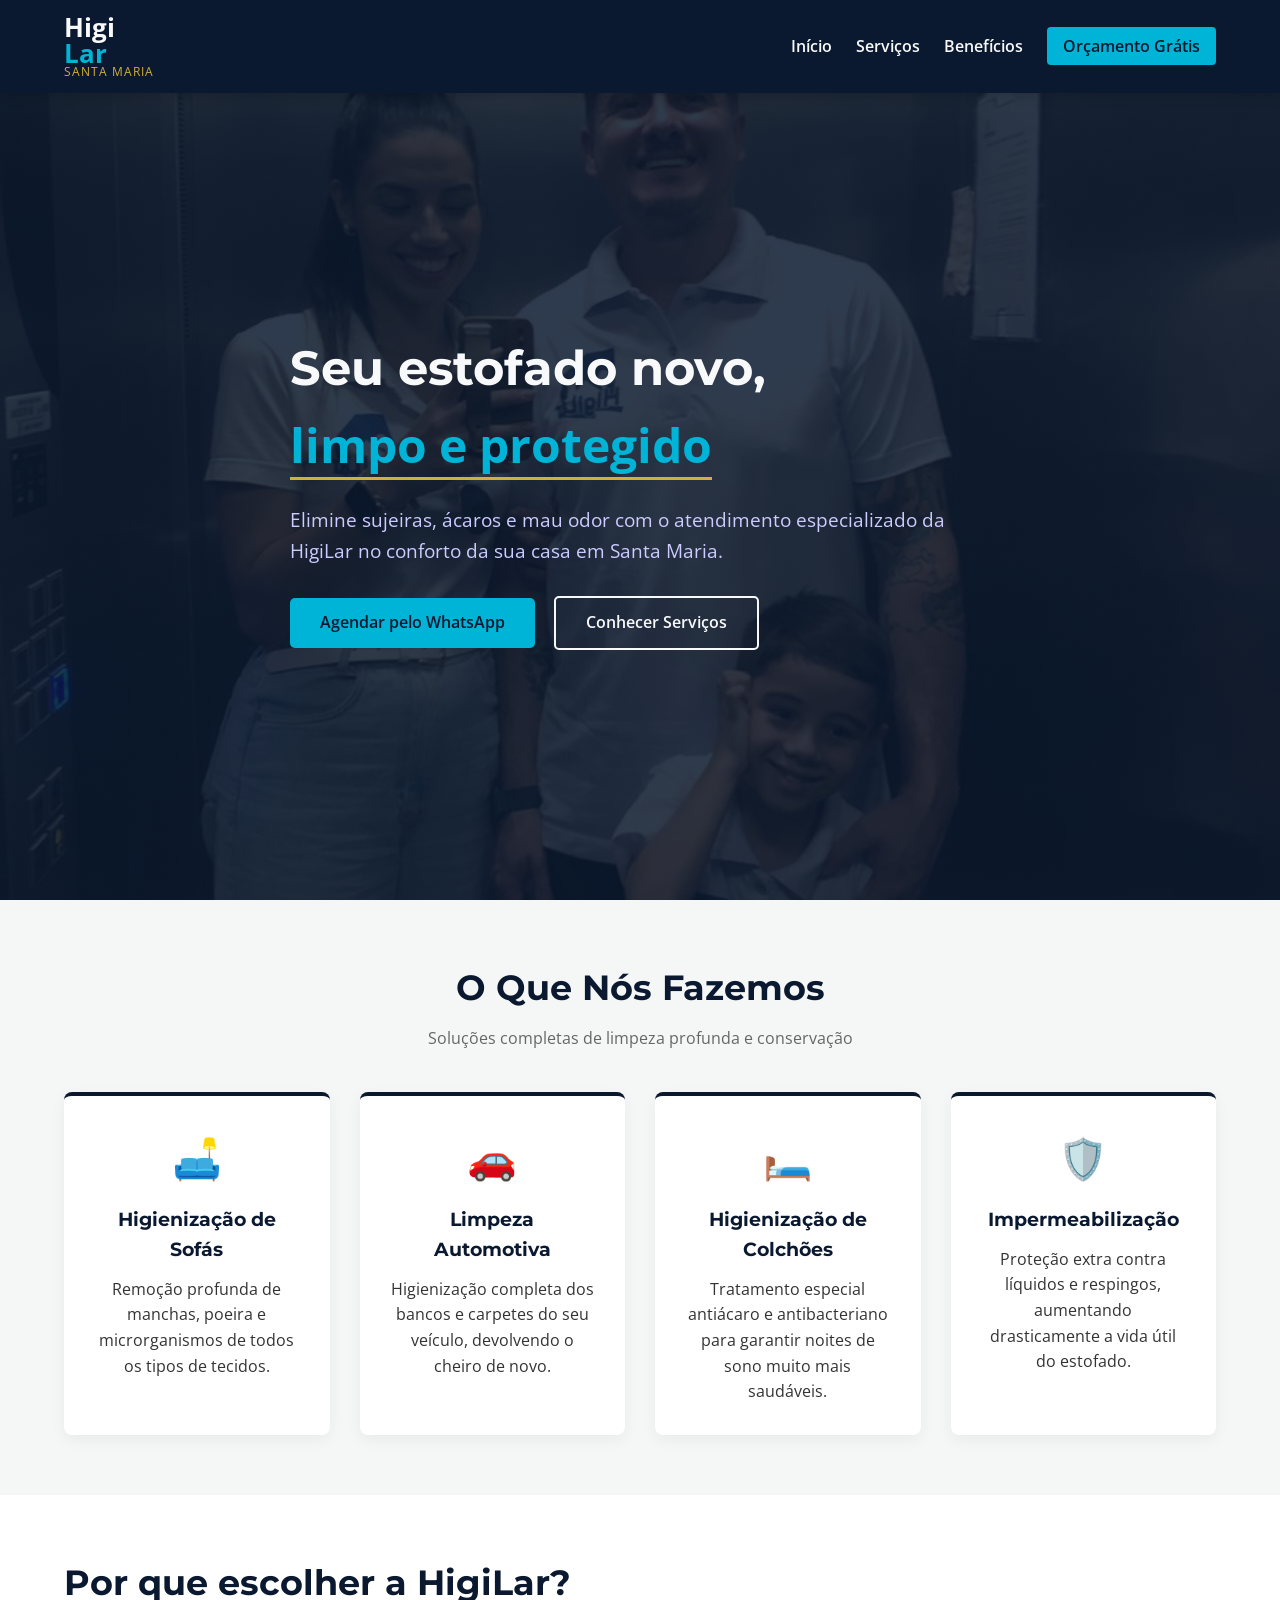
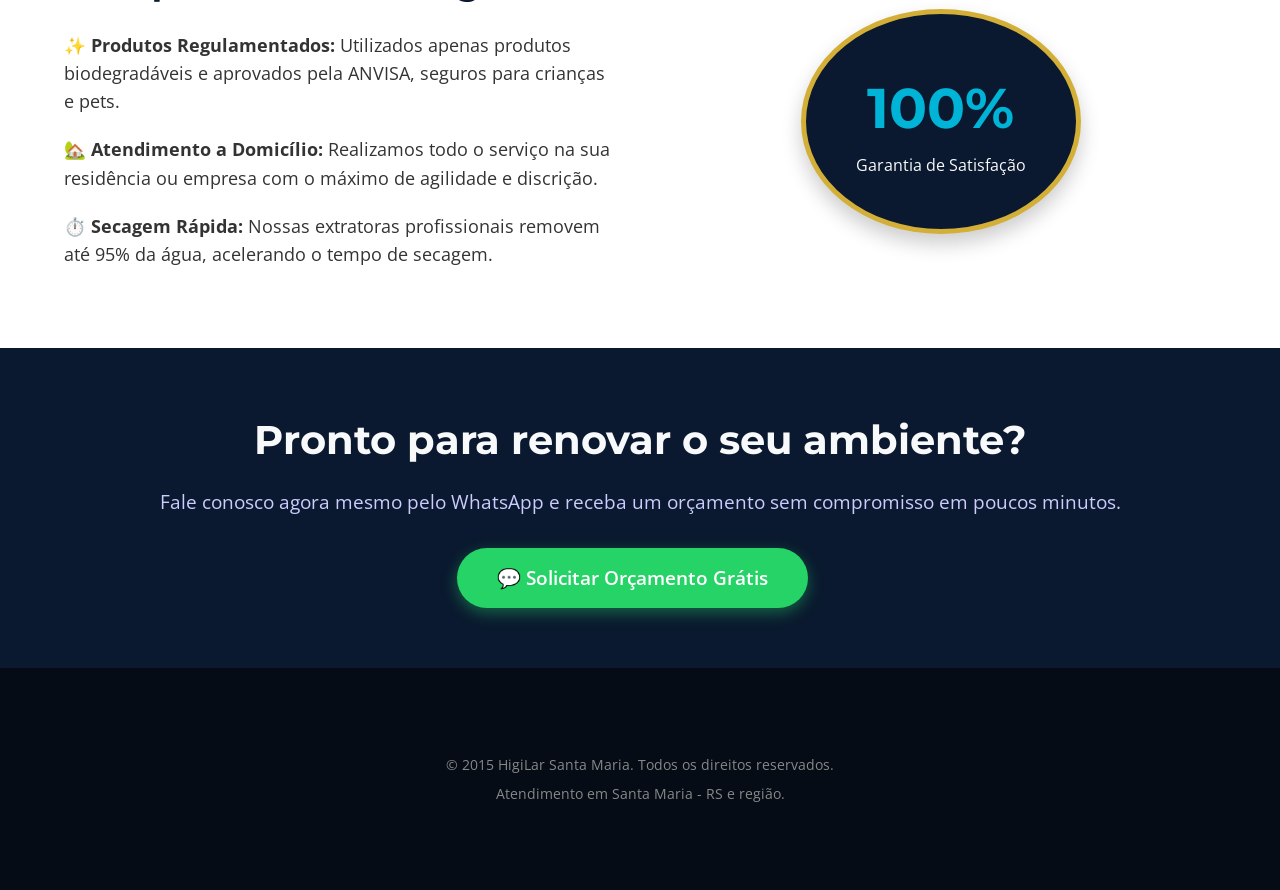
==== index.html @ 6192217e "Rename site.html to index.html" ====
<!DOCTYPE html>
<html lang="pt-BR">
<head>
    <meta charset="UTF-8">
    <meta name="viewport" content="width=device-width, initial-scale=1.0">
    <title>HigiLar Santa Maria | Higienização de Estofados</title>
    <link rel="stylesheet" href="style.css">
    <!-- Fontes do Google -->
    <link rel="preconnect" href="https://fonts.googleapis.com">
    <link rel="preconnect" href="https://fonts.gstatic.com" crossorigin>
    <link href="https://fonts.googleapis.com/css2?family=Montserrat:wght@400;600;700&family=Open+Sans:wght@400;600&display=swap" rel="stylesheet">
</head>
<body>

    <!-- NAV BAR (Cabeçalho) -->
    <header class="navbar">
        <div class="container nav-container">
            <div class="logo">
                <span class="logo-higi">Higi</span><span class="logo-lar">Lar</span>
                <small>Santa Maria</small>
            </div>
            <nav class="nav-menu">
                <a href="#inicio">Início</a>
                <a href="#servicos">Serviços</a>
                <a href="#beneficios">Benefícios</a>
                <a href="#contato" class="btn-nav">Orçamento Grátis</a>
            </nav>
        </div>
    </header>

    <!-- HERO SECTION (Banner Principal) -->
    <section id="inicio" class="hero">
        <div class="container hero-content">
            <h1>Seu estofado novo, <br><span class="highlight">limpo e protegido</span></h1>
            <p>Elimine sujeiras, ácaros e mau odor com o atendimento especializado da HigiLar no conforto da sua casa em Santa Maria.</p>
            <div class="hero-buttons">
                <a href="https://wa.me/5555981187413" target="_blank" class="btn btn-primary">Agendar pelo WhatsApp</a>
                <a href="#servicos" class="btn btn-secondary">Conhecer Serviços</a>
            </div>
        </div>
    </section>

    <!-- SERVIÇOS -->
    <section id="servicos" class="services">
        <div class="container">
            <h2 class="section-title">O Que Nós Fazemos</h2>
            <p class="section-subtitle">Soluções completas de limpeza profunda e conservação</p>
            
            <div class="services-grid">
                <div class="service-card">
                    <div class="service-icon">🛋️</div>
                    <h3>Higienização de Sofás</h3>
                    <p>Remoção profunda de manchas, poeira e microrganismos de todos os tipos de tecidos.</p>
                </div>
                <div class="service-card">
                    <div class="service-icon">🚗</div>
                    <h3>Limpeza Automotiva</h3>
                    <p>Higienização completa dos bancos e carpetes do seu veículo, devolvendo o cheiro de novo.</p>
                </div>
                <div class="service-card">
                    <div class="service-icon">🛏️</div>
                    <h3>Higienização de Colchões</h3>
                    <p>Tratamento especial antiácaro e antibacteriano para garantir noites de sono muito mais saudáveis.</p>
                </div>
                <div class="service-card">
                    <div class="service-icon">🛡️</div>
                    <h3>Impermeabilização</h3>
                    <p>Proteção extra contra líquidos e respingos, aumentando drasticamente a vida útil do estofado.</p>
                </div>
            </div>
        </div>
    </section>

    <!-- BENEFÍCIOS / DIFERENCIAIS -->
    <section id="beneficios" class="benefits">
        <div class="container benefits-wrapper">
            <div class="benefits-text">
                <h2 class="section-title text-left">Por que escolher a HigiLar?</h2>
                <ul>
                    <li>
                        <strong>✨ Produtos Regulamentados:</strong> Utilizados apenas produtos biodegradáveis e aprovados pela ANVISA, seguros para crianças e pets.
                    </li>
                    <li>
                        <strong>🏡 Atendimento a Domicílio:</strong> Realizamos todo o serviço na sua residência ou empresa com o máximo de agilidade e discrição.
                    </li>
                    <li>
                        <strong>⏱️ Secagem Rápida:</strong> Nossas extratoras profissionais removem até 95% da água, acelerando o tempo de secagem.
                    </li>
                </ul>
            </div>
            <div class="benefits-badge">
                <div class="badge-content">
                    <h3>100%</h3>
                    <p>Garantia de Satisfação</p>
                </div>
            </div>
        </div>
    </section>

    <!-- CHAMADA PARA AÇÃO (CTA / CONTATO) -->
    <section id="contato" class="cta">
        <div class="container">
            <h2>Pronto para renovar o seu ambiente?</h2>
            <p>Fale conosco agora mesmo pelo WhatsApp e receba um orçamento sem compromisso em poucos minutos.</p>
            <!-- Lembre-se de trocar o número de telefone no link abaixo -->
            <a href="https://wa.me/5555981187413?text=Olá,%20gostaria%20de%20um%20orçamento%20para%20higienização." target="_blank" class="btn btn-whatsapp">
                💬 Solicitar Orçamento Grátis
            </a>
        </div>
    </section>

    <!-- RODAPÉ -->
    <footer class="footer">
        <div class="container footer-content">
            <p>&copy; 2015 HigiLar Santa Maria. Todos os direitos reservados.</p>
            <p>Atendimento em Santa Maria - RS e região.</p>
        </div>
    </footer>

</body>
</html>
---- style.css ----
/* --- CONFIGURAÇÕES GERAIS --- */
* {
    margin: 0;
    padding: 0;
    box-sizing: border-box;
    font-family: 'Open Sans', sans-serif;
    scroll-behavior: smooth;
}

:root {
    --primary: #0A192F;       /* Azul-marinho elegante */
    --secondary: #00B4D8;     /* Verde-turquesa/Aqua limpo */
    --accent: #D4AF37;        /* Dourado premium */
    --text-dark: #333333;     /* Escuro para leitura */
    --text-light: #F8F9FA;    /* Claro para contrastes */
    --bg-light: #F4F7F6;      /* Fundo suave texturizado */
}

body {
    color: var(--text-dark);
    background-color: #FFFFFF;
    line-height: 1.6;
}

h1, h2, h3 {
    font-family: 'Montserrat', sans-serif;
    font-weight: 700;
}

.container {
    width: 90%;
    max-width: 1200px;
    margin: 0 auto;
    padding: 60px 0;
}

/* --- NAVBAR --- */
.navbar {
    background-color: var(--primary);
    position: fixed;
    top: 0;
    width: 100%;
    z-index: 1000;
    box-shadow: 0 4px 10px rgba(0,0,0,0.15);
}

.nav-container {
    display: flex;
    justify-content: space-between;
    align-items: center;
    padding: 15px 0;
}

.logo {
    display: flex;
    flex-direction: column;
    line-height: 1;
}

.logo-higi {
    color: var(--text-light);
    font-size: 1.6rem;
    font-weight: 700;
}

.logo-lar {
    color: var(--secondary);
    font-size: 1.6rem;
    font-weight: 700;
}

.logo small {
    color: var(--accent);
    font-size: 0.75rem;
    letter-spacing: 1px;
    text-transform: uppercase;
}

.nav-menu a {
    color: var(--text-light);
    text-decoration: none;
    margin-left: 20px;
    font-weight: 600;
    transition: color 0.3s;
}

.nav-menu a:hover {
    color: var(--secondary);
}

.nav-menu .btn-nav {
    background-color: var(--secondary);
    color: var(--primary);
    padding: 8px 16px;
    border-radius: 4px;
    transition: background 0.3s;
}

.nav-menu .btn-nav:hover {
    background-color: var(--text-light);
    color: var(--primary);
}

/* --- HERO SECTION --- */
.hero {
    background: linear-gradient(rgba(10, 25, 47, 0.85), rgba(10, 25, 47, 0.85)), 
                url('img\ site\ 2.jpeg') no-repeat center center/cover;
    height: 100vh;
    display: flex;
    align-items: center;
    color: var(--text-light);
    padding-top: 80px; /* Desconto da navbar fixada */
}

.hero-content {
    max-width: 700px;
}

.hero h1 {
    font-size: 3rem;
    margin-bottom: 20px;
}

.hero .highlight {
    color: var(--secondary);
    border-bottom: 3px solid var(--accent);
}

.hero p {
    font-size: 1.2rem;
    margin-bottom: 30px;
    color: #CCCCFF;
}

/* BOTÕES GERAIS */
.btn {
    display: inline-block;
    padding: 12px 30px;
    border-radius: 5px;
    text-decoration: none;
    font-weight: 600;
    transition: all 0.3s ease;
    margin-right: 15px;
}

.btn-primary {
    background-color: var(--secondary);
    color: var(--primary);
}

.btn-primary:hover {
    background-color: var(--text-light);
    transform: translateY(-2px);
}

.btn-secondary {
    border: 2px solid var(--text-light);
    color: var(--text-light);
}

.btn-secondary:hover {
    background-color: var(--text-light);
    color: var(--primary);
}

/* --- SEÇÕES PADRÃO --- */
.section-title {
    font-size: 2.2rem;
    text-align: center;
    color: var(--primary);
    margin-bottom: 10px;
}

.section-title.text-left {
    text-align: left;
}

.section-subtitle {
    text-align: center;
    color: #666;
    margin-bottom: 40px;
}

/* --- SERVIÇOS --- */
.services {
    background-color: var(--bg-light);
}

.services-grid {
    display: grid;
    grid-template-columns: repeat(auto-fit, minmax(250px, 1fr));
    gap: 30px;
}

.service-card {
    background-color: #FFFFFF;
    padding: 30px;
    border-radius: 8px;
    box-shadow: 0 5px 15px rgba(0,0,0,0.05);
    text-align: center;
    transition: transform 0.3s;
    border-top: 4px solid var(--primary);
}

.service-card:hover {
    transform: translateY(-5px);
    border-top-color: var(--secondary);
}

.service-icon {
    font-size: 2.5rem;
    margin-bottom: 15px;
}

.service-card h3 {
    margin-bottom: 12px;
    color: var(--primary);
}

/* --- BENEFÍCIOS --- */
.benefits-wrapper {
    display: flex;
    align-items: center;
    justify-content: space-between;
    gap: 50px;
}

.benefits-text {
    flex: 1;
}

.benefits-text ul {
    list-style: none;
    margin-top: 20px;
}

.benefits-text li {
    margin-bottom: 20px;
    font-size: 1.1rem;
}

.benefits-badge {
    flex: 1;
    display: flex;
    justify-content: center;
}

.badge-content {
    background-color: var(--primary);
    color: var(--text-light);
    padding: 50px;
    border-radius: 50%;
    text-align: center;
    border: 5px solid var(--accent);
    box-shadow: 0 10px 20px rgba(0,0,0,0.2);
}

.badge-content h3 {
    font-size: 3.5rem;
    color: var(--secondary);
}

/* --- CTA (CHAMADA PARA AÇÃO) --- */
.cta {
    background-color: var(--primary);
    color: var(--text-light);
    text-align: center;
}

.cta h2 {
    font-size: 2.5rem;
    margin-bottom: 15px;
}

.cta p {
    margin-bottom: 30px;
    font-size: 1.2rem;
    color: #CCCCFF;
}

.btn-whatsapp {
    background-color: #25D366; /* Verde Oficial do WhatsApp */
    color: white;
    font-size: 1.2rem;
    padding: 15px 40px;
    border-radius: 30px;
    box-shadow: 0 5px 15px rgba(37, 211, 102, 0.4);
}

.btn-whatsapp:hover {
    background-color: #20ba5a;
    transform: scale(1.05);
}

/* --- FOOTER --- */
.footer {
    background-color: #050c16;
    color: #888;
    text-align: center;
    padding: 20px 0;
    font-size: 0.9rem;
}

.footer-content p {
    margin: 5px 0;
}

/* --- RESPONSIVIDADE (MOBILE) --- */
@media (max-width: 768px) {
    .nav-menu {
        display: none; /* Em projetos de produção, adiciona-se um menu hambúrguer aqui */
    }
    
    .hero h1 {
        font-size: 2.2rem;
    }
    
    .benefits-wrapper {
        flex-direction: column;
        text-align: center;
    }
    
    .section-title.text-left {
        text-align: center;
    }
    
    .btn {
        display: block;
        margin: 10px auto;
        width: 80%;
    }
}
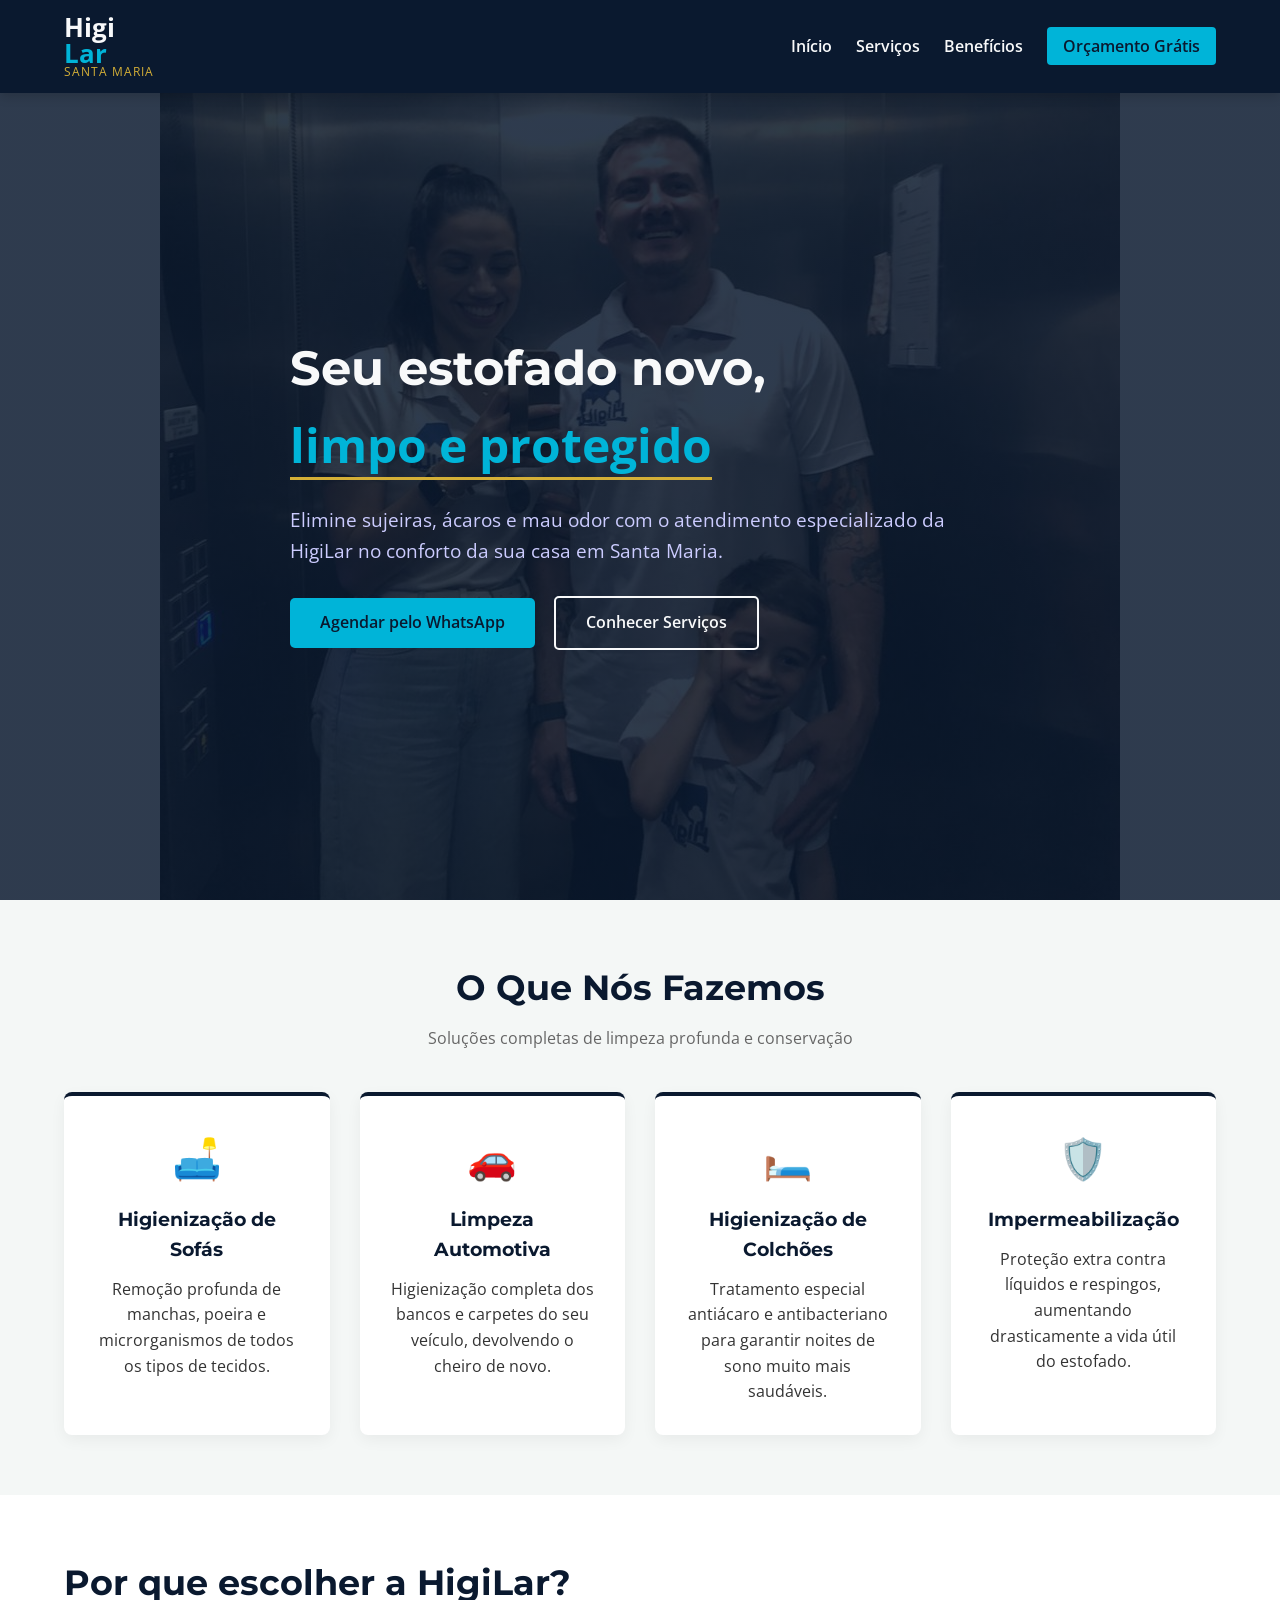
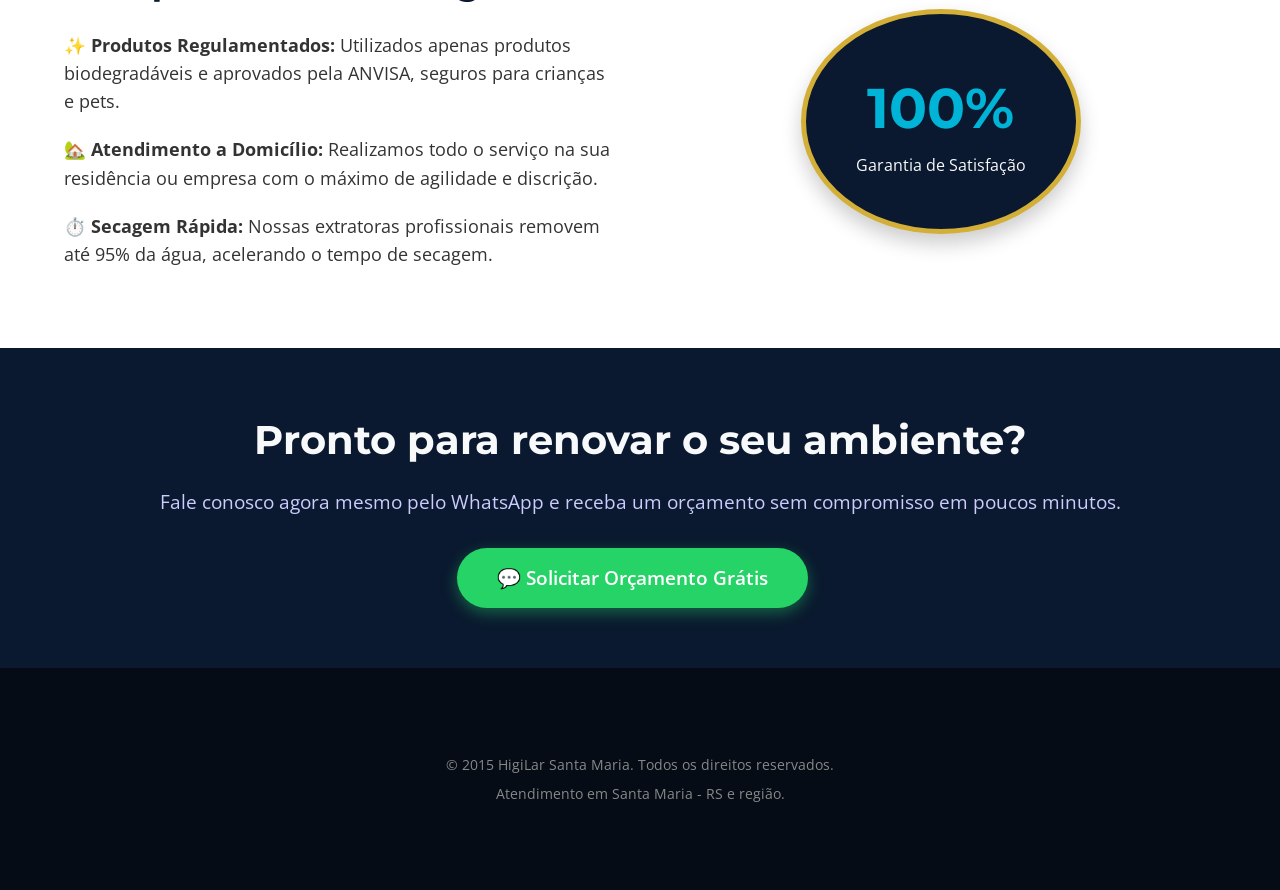
==== commit 55c3810d: "att links" ====
--- a/index.html
+++ b/index.html
@@ -1,121 +1,121 @@
-<!DOCTYPE html>
-<html lang="pt-BR">
-<head>
-    <meta charset="UTF-8">
-    <meta name="viewport" content="width=device-width, initial-scale=1.0">
-    <title>HigiLar Santa Maria | Higienização de Estofados</title>
-    <link rel="stylesheet" href="style.css">
-    <!-- Fontes do Google -->
-    <link rel="preconnect" href="https://fonts.googleapis.com">
-    <link rel="preconnect" href="https://fonts.gstatic.com" crossorigin>
-    <link href="https://fonts.googleapis.com/css2?family=Montserrat:wght@400;600;700&family=Open+Sans:wght@400;600&display=swap" rel="stylesheet">
-</head>
-<body>
-
-    <!-- NAV BAR (Cabeçalho) -->
-    <header class="navbar">
-        <div class="container nav-container">
-            <div class="logo">
-                <span class="logo-higi">Higi</span><span class="logo-lar">Lar</span>
-                <small>Santa Maria</small>
-            </div>
-            <nav class="nav-menu">
-                <a href="#inicio">Início</a>
-                <a href="#servicos">Serviços</a>
-                <a href="#beneficios">Benefícios</a>
-                <a href="#contato" class="btn-nav">Orçamento Grátis</a>
-            </nav>
-        </div>
-    </header>
-
-    <!-- HERO SECTION (Banner Principal) -->
-    <section id="inicio" class="hero">
-        <div class="container hero-content">
-            <h1>Seu estofado novo, <br><span class="highlight">limpo e protegido</span></h1>
-            <p>Elimine sujeiras, ácaros e mau odor com o atendimento especializado da HigiLar no conforto da sua casa em Santa Maria.</p>
-            <div class="hero-buttons">
-                <a href="https://wa.me/5555981187413" target="_blank" class="btn btn-primary">Agendar pelo WhatsApp</a>
-                <a href="#servicos" class="btn btn-secondary">Conhecer Serviços</a>
-            </div>
-        </div>
-    </section>
-
-    <!-- SERVIÇOS -->
-    <section id="servicos" class="services">
-        <div class="container">
-            <h2 class="section-title">O Que Nós Fazemos</h2>
-            <p class="section-subtitle">Soluções completas de limpeza profunda e conservação</p>
-            
-            <div class="services-grid">
-                <div class="service-card">
-                    <div class="service-icon">🛋️</div>
-                    <h3>Higienização de Sofás</h3>
-                    <p>Remoção profunda de manchas, poeira e microrganismos de todos os tipos de tecidos.</p>
-                </div>
-                <div class="service-card">
-                    <div class="service-icon">🚗</div>
-                    <h3>Limpeza Automotiva</h3>
-                    <p>Higienização completa dos bancos e carpetes do seu veículo, devolvendo o cheiro de novo.</p>
-                </div>
-                <div class="service-card">
-                    <div class="service-icon">🛏️</div>
-                    <h3>Higienização de Colchões</h3>
-                    <p>Tratamento especial antiácaro e antibacteriano para garantir noites de sono muito mais saudáveis.</p>
-                </div>
-                <div class="service-card">
-                    <div class="service-icon">🛡️</div>
-                    <h3>Impermeabilização</h3>
-                    <p>Proteção extra contra líquidos e respingos, aumentando drasticamente a vida útil do estofado.</p>
-                </div>
-            </div>
-        </div>
-    </section>
-
-    <!-- BENEFÍCIOS / DIFERENCIAIS -->
-    <section id="beneficios" class="benefits">
-        <div class="container benefits-wrapper">
-            <div class="benefits-text">
-                <h2 class="section-title text-left">Por que escolher a HigiLar?</h2>
-                <ul>
-                    <li>
-                        <strong>✨ Produtos Regulamentados:</strong> Utilizados apenas produtos biodegradáveis e aprovados pela ANVISA, seguros para crianças e pets.
-                    </li>
-                    <li>
-                        <strong>🏡 Atendimento a Domicílio:</strong> Realizamos todo o serviço na sua residência ou empresa com o máximo de agilidade e discrição.
-                    </li>
-                    <li>
-                        <strong>⏱️ Secagem Rápida:</strong> Nossas extratoras profissionais removem até 95% da água, acelerando o tempo de secagem.
-                    </li>
-                </ul>
-            </div>
-            <div class="benefits-badge">
-                <div class="badge-content">
-                    <h3>100%</h3>
-                    <p>Garantia de Satisfação</p>
-                </div>
-            </div>
-        </div>
-    </section>
-
-    <!-- CHAMADA PARA AÇÃO (CTA / CONTATO) -->
-    <section id="contato" class="cta">
-        <div class="container">
-            <h2>Pronto para renovar o seu ambiente?</h2>
-            <p>Fale conosco agora mesmo pelo WhatsApp e receba um orçamento sem compromisso em poucos minutos.</p>
-            <!-- Lembre-se de trocar o número de telefone no link abaixo -->
-            <a href="https://wa.me/5555981187413?text=Olá,%20gostaria%20de%20um%20orçamento%20para%20higienização." target="_blank" class="btn btn-whatsapp">
-                💬 Solicitar Orçamento Grátis
-            </a>
-        </div>
-    </section>
-
-    <!-- RODAPÉ -->
-    <footer class="footer">
-        <div class="container footer-content">
-            <p>&copy; 2015 HigiLar Santa Maria. Todos os direitos reservados.</p>
-            <p>Atendimento em Santa Maria - RS e região.</p>
-        </div>
-    </footer>
-
-</body>
-</html>
+<!DOCTYPE html>
+<html lang="pt-BR">
+<head>
+    <meta charset="UTF-8">
+    <meta name="viewport" content="width=device-width, initial-scale=1.0">
+    <title>HigiLar Santa Maria | Higienização de Estofados</title>
+    <link rel="stylesheet" href="style.css">
+    <!-- Fontes do Google -->
+    <link rel="preconnect" href="https://fonts.googleapis.com">
+    <link rel="preconnect" href="https://fonts.gstatic.com" crossorigin>
+    <link href="https://fonts.googleapis.com/css2?family=Montserrat:wght@400;600;700&family=Open+Sans:wght@400;600&display=swap" rel="stylesheet">
+</head>
+<body>
+
+    <!-- NAV BAR (Cabeçalho) -->
+    <header class="navbar">
+        <div class="container nav-container">
+            <div class="logo">
+                <span class="logo-higi">Higi</span><span class="logo-lar">Lar</span>
+                <small>Santa Maria</small>
+            </div>
+            <nav class="nav-menu">
+                <a href="#inicio">Início</a>
+                <a href="#servicos">Serviços</a>
+                <a href="#beneficios">Benefícios</a>
+                <a href="#contato" class="btn-nav">Orçamento Grátis</a>
+            </nav>
+        </div>
+    </header>
+
+    <!-- HERO SECTION (Banner Principal) -->
+    <section id="inicio" class="hero">
+        <div class="container hero-content">
+            <h1>Seu estofado novo, <br><span class="highlight">limpo e protegido</span></h1>
+            <p>Elimine sujeiras, ácaros e mau odor com o atendimento especializado da HigiLar no conforto da sua casa em Santa Maria.</p>
+            <div class="hero-buttons">
+                <a href="https://wa.me/5555981187413" target="_blank" class="btn btn-primary">Agendar pelo WhatsApp</a>
+                <a href="#servicos" class="btn btn-secondary">Conhecer Serviços</a>
+            </div>
+        </div>
+    </section>
+
+    <!-- SERVIÇOS -->
+    <section id="servicos" class="services">
+        <div class="container">
+            <h2 class="section-title">O Que Nós Fazemos</h2>
+            <p class="section-subtitle">Soluções completas de limpeza profunda e conservação</p>
+            
+            <div class="services-grid">
+                <div class="service-card">
+                    <div class="service-icon">🛋️</div>
+                    <h3>Higienização de Sofás</h3>
+                    <p>Remoção profunda de manchas, poeira e microrganismos de todos os tipos de tecidos.</p>
+                </div>
+                <div class="service-card">
+                    <div class="service-icon">🚗</div>
+                    <h3>Limpeza Automotiva</h3>
+                    <p>Higienização completa dos bancos e carpetes do seu veículo, devolvendo o cheiro de novo.</p>
+                </div>
+                <div class="service-card">
+                    <div class="service-icon">🛏️</div>
+                    <h3>Higienização de Colchões</h3>
+                    <p>Tratamento especial antiácaro e antibacteriano para garantir noites de sono muito mais saudáveis.</p>
+                </div>
+                <div class="service-card">
+                    <div class="service-icon">🛡️</div>
+                    <h3>Impermeabilização</h3>
+                    <p>Proteção extra contra líquidos e respingos, aumentando drasticamente a vida útil do estofado.</p>
+                </div>
+            </div>
+        </div>
+    </section>
+
+    <!-- BENEFÍCIOS / DIFERENCIAIS -->
+    <section id="beneficios" class="benefits">
+        <div class="container benefits-wrapper">
+            <div class="benefits-text">
+                <h2 class="section-title text-left">Por que escolher a HigiLar?</h2>
+                <ul>
+                    <li>
+                        <strong>✨ Produtos Regulamentados:</strong> Utilizados apenas produtos biodegradáveis e aprovados pela ANVISA, seguros para crianças e pets.
+                    </li>
+                    <li>
+                        <strong>🏡 Atendimento a Domicílio:</strong> Realizamos todo o serviço na sua residência ou empresa com o máximo de agilidade e discrição.
+                    </li>
+                    <li>
+                        <strong>⏱️ Secagem Rápida:</strong> Nossas extratoras profissionais removem até 95% da água, acelerando o tempo de secagem.
+                    </li>
+                </ul>
+            </div>
+            <div class="benefits-badge">
+                <div class="badge-content">
+                    <h3>100%</h3>
+                    <p>Garantia de Satisfação</p>
+                </div>
+            </div>
+        </div>
+    </section>
+
+    <!-- CHAMADA PARA AÇÃO (CTA / CONTATO) -->
+    <section id="contato" class="cta">
+        <div class="container">
+            <h2>Pronto para renovar o seu ambiente?</h2>
+            <p>Fale conosco agora mesmo pelo WhatsApp e receba um orçamento sem compromisso em poucos minutos.</p>
+            <!-- Lembre-se de trocar o número de telefone no link abaixo -->
+            <a href="https://wa.me/5555981187413?text=Olá,%20gostaria%20de%20um%20orçamento%20para%20higienização." target="_blank" class="btn btn-whatsapp">
+                💬 Solicitar Orçamento Grátis
+            </a>
+        </div>
+    </section>
+
+    <!-- RODAPÉ -->
+    <footer class="footer">
+        <div class="container footer-content">
+            <p>&copy; 2015 HigiLar Santa Maria. Todos os direitos reservados.</p>
+            <p>Atendimento em Santa Maria - RS e região.</p>
+        </div>
+    </footer>
+
+</body>
+</html>
--- a/style.css
+++ b/style.css
@@ -1,332 +1,334 @@
-/* --- CONFIGURAÇÕES GERAIS --- */
-* {
-    margin: 0;
-    padding: 0;
-    box-sizing: border-box;
-    font-family: 'Open Sans', sans-serif;
-    scroll-behavior: smooth;
-}
-
-:root {
-    --primary: #0A192F;       /* Azul-marinho elegante */
-    --secondary: #00B4D8;     /* Verde-turquesa/Aqua limpo */
-    --accent: #D4AF37;        /* Dourado premium */
-    --text-dark: #333333;     /* Escuro para leitura */
-    --text-light: #F8F9FA;    /* Claro para contrastes */
-    --bg-light: #F4F7F6;      /* Fundo suave texturizado */
-}
-
-body {
-    color: var(--text-dark);
-    background-color: #FFFFFF;
-    line-height: 1.6;
-}
-
-h1, h2, h3 {
-    font-family: 'Montserrat', sans-serif;
-    font-weight: 700;
-}
-
-.container {
-    width: 90%;
-    max-width: 1200px;
-    margin: 0 auto;
-    padding: 60px 0;
-}
-
-/* --- NAVBAR --- */
-.navbar {
-    background-color: var(--primary);
-    position: fixed;
-    top: 0;
-    width: 100%;
-    z-index: 1000;
-    box-shadow: 0 4px 10px rgba(0,0,0,0.15);
-}
-
-.nav-container {
-    display: flex;
-    justify-content: space-between;
-    align-items: center;
-    padding: 15px 0;
-}
-
-.logo {
-    display: flex;
-    flex-direction: column;
-    line-height: 1;
-}
-
-.logo-higi {
-    color: var(--text-light);
-    font-size: 1.6rem;
-    font-weight: 700;
-}
-
-.logo-lar {
-    color: var(--secondary);
-    font-size: 1.6rem;
-    font-weight: 700;
-}
-
-.logo small {
-    color: var(--accent);
-    font-size: 0.75rem;
-    letter-spacing: 1px;
-    text-transform: uppercase;
-}
-
-.nav-menu a {
-    color: var(--text-light);
-    text-decoration: none;
-    margin-left: 20px;
-    font-weight: 600;
-    transition: color 0.3s;
-}
-
-.nav-menu a:hover {
-    color: var(--secondary);
-}
-
-.nav-menu .btn-nav {
-    background-color: var(--secondary);
-    color: var(--primary);
-    padding: 8px 16px;
-    border-radius: 4px;
-    transition: background 0.3s;
-}
-
-.nav-menu .btn-nav:hover {
-    background-color: var(--text-light);
-    color: var(--primary);
-}
-
-/* --- HERO SECTION --- */
-.hero {
-    background: linear-gradient(rgba(10, 25, 47, 0.85), rgba(10, 25, 47, 0.85)), 
-                url('img\ site\ 2.jpeg') no-repeat center center/cover;
-    height: 100vh;
-    display: flex;
-    align-items: center;
-    color: var(--text-light);
-    padding-top: 80px; /* Desconto da navbar fixada */
-}
-
-.hero-content {
-    max-width: 700px;
-}
-
-.hero h1 {
-    font-size: 3rem;
-    margin-bottom: 20px;
-}
-
-.hero .highlight {
-    color: var(--secondary);
-    border-bottom: 3px solid var(--accent);
-}
-
-.hero p {
-    font-size: 1.2rem;
-    margin-bottom: 30px;
-    color: #CCCCFF;
-}
-
-/* BOTÕES GERAIS */
-.btn {
-    display: inline-block;
-    padding: 12px 30px;
-    border-radius: 5px;
-    text-decoration: none;
-    font-weight: 600;
-    transition: all 0.3s ease;
-    margin-right: 15px;
-}
-
-.btn-primary {
-    background-color: var(--secondary);
-    color: var(--primary);
-}
-
-.btn-primary:hover {
-    background-color: var(--text-light);
-    transform: translateY(-2px);
-}
-
-.btn-secondary {
-    border: 2px solid var(--text-light);
-    color: var(--text-light);
-}
-
-.btn-secondary:hover {
-    background-color: var(--text-light);
-    color: var(--primary);
-}
-
-/* --- SEÇÕES PADRÃO --- */
-.section-title {
-    font-size: 2.2rem;
-    text-align: center;
-    color: var(--primary);
-    margin-bottom: 10px;
-}
-
-.section-title.text-left {
-    text-align: left;
-}
-
-.section-subtitle {
-    text-align: center;
-    color: #666;
-    margin-bottom: 40px;
-}
-
-/* --- SERVIÇOS --- */
-.services {
-    background-color: var(--bg-light);
-}
-
-.services-grid {
-    display: grid;
-    grid-template-columns: repeat(auto-fit, minmax(250px, 1fr));
-    gap: 30px;
-}
-
-.service-card {
-    background-color: #FFFFFF;
-    padding: 30px;
-    border-radius: 8px;
-    box-shadow: 0 5px 15px rgba(0,0,0,0.05);
-    text-align: center;
-    transition: transform 0.3s;
-    border-top: 4px solid var(--primary);
-}
-
-.service-card:hover {
-    transform: translateY(-5px);
-    border-top-color: var(--secondary);
-}
-
-.service-icon {
-    font-size: 2.5rem;
-    margin-bottom: 15px;
-}
-
-.service-card h3 {
-    margin-bottom: 12px;
-    color: var(--primary);
-}
-
-/* --- BENEFÍCIOS --- */
-.benefits-wrapper {
-    display: flex;
-    align-items: center;
-    justify-content: space-between;
-    gap: 50px;
-}
-
-.benefits-text {
-    flex: 1;
-}
-
-.benefits-text ul {
-    list-style: none;
-    margin-top: 20px;
-}
-
-.benefits-text li {
-    margin-bottom: 20px;
-    font-size: 1.1rem;
-}
-
-.benefits-badge {
-    flex: 1;
-    display: flex;
-    justify-content: center;
-}
-
-.badge-content {
-    background-color: var(--primary);
-    color: var(--text-light);
-    padding: 50px;
-    border-radius: 50%;
-    text-align: center;
-    border: 5px solid var(--accent);
-    box-shadow: 0 10px 20px rgba(0,0,0,0.2);
-}
-
-.badge-content h3 {
-    font-size: 3.5rem;
-    color: var(--secondary);
-}
-
-/* --- CTA (CHAMADA PARA AÇÃO) --- */
-.cta {
-    background-color: var(--primary);
-    color: var(--text-light);
-    text-align: center;
-}
-
-.cta h2 {
-    font-size: 2.5rem;
-    margin-bottom: 15px;
-}
-
-.cta p {
-    margin-bottom: 30px;
-    font-size: 1.2rem;
-    color: #CCCCFF;
-}
-
-.btn-whatsapp {
-    background-color: #25D366; /* Verde Oficial do WhatsApp */
-    color: white;
-    font-size: 1.2rem;
-    padding: 15px 40px;
-    border-radius: 30px;
-    box-shadow: 0 5px 15px rgba(37, 211, 102, 0.4);
-}
-
-.btn-whatsapp:hover {
-    background-color: #20ba5a;
-    transform: scale(1.05);
-}
-
-/* --- FOOTER --- */
-.footer {
-    background-color: #050c16;
-    color: #888;
-    text-align: center;
-    padding: 20px 0;
-    font-size: 0.9rem;
-}
-
-.footer-content p {
-    margin: 5px 0;
-}
-
-/* --- RESPONSIVIDADE (MOBILE) --- */
-@media (max-width: 768px) {
-    .nav-menu {
-        display: none; /* Em projetos de produção, adiciona-se um menu hambúrguer aqui */
-    }
-    
-    .hero h1 {
-        font-size: 2.2rem;
-    }
-    
-    .benefits-wrapper {
-        flex-direction: column;
-        text-align: center;
-    }
-    
-    .section-title.text-left {
-        text-align: center;
-    }
-    
-    .btn {
-        display: block;
-        margin: 10px auto;
-        width: 80%;
-    }
+/* --- CONFIGURAÇÕES GERAIS --- */
+* {
+    margin: 0;
+    padding: 0;
+    box-sizing: border-box;
+    font-family: 'Open Sans', sans-serif;
+    scroll-behavior: smooth;
+}
+
+:root {
+    --primary: #0A192F;       /* Azul-marinho elegante */
+    --secondary: #00B4D8;     /* Verde-turquesa/Aqua limpo */
+    --accent: #D4AF37;        /* Dourado premium */
+    --text-dark: #333333;     /* Escuro para leitura */
+    --text-light: #F8F9FA;    /* Claro para contrastes */
+    --bg-light: #F4F7F6;      /* Fundo suave texturizado */
+}
+
+body {
+    color: var(--text-dark);
+    background-color: #FFFFFF;
+    line-height: 1.6;
+}
+
+h1, h2, h3 {
+    font-family: 'Montserrat', sans-serif;
+    font-weight: 700;
+}
+
+.container {
+    width: 90%;
+    max-width: 1200px;
+    margin: 0 auto;
+    padding: 60px 0;
+}
+
+/* --- NAVBAR --- */
+.navbar {
+    background-color: var(--primary);
+    position: fixed;
+    top: 0;
+    width: 100%;
+    z-index: 1000;
+    box-shadow: 0 4px 10px rgba(0,0,0,0.15);
+}
+
+.nav-container {
+    display: flex;
+    justify-content: space-between;
+    align-items: center;
+    padding: 15px 0;
+}
+
+.logo {
+    display: flex;
+    flex-direction: column;
+    line-height: 1;
+}
+
+.logo-higi {
+    color: var(--text-light);
+    font-size: 1.6rem;
+    font-weight: 700;
+}
+
+.logo-lar {
+    color: var(--secondary);
+    font-size: 1.6rem;
+    font-weight: 700;
+}
+
+.logo small {
+    color: var(--accent);
+    font-size: 0.75rem;
+    letter-spacing: 1px;
+    text-transform: uppercase;
+}
+
+.nav-menu a {
+    color: var(--text-light);
+    text-decoration: none;
+    margin-left: 20px;
+    font-weight: 600;
+    transition: color 0.3s;
+}
+
+.nav-menu a:hover {
+    color: var(--secondary);
+}
+
+.nav-menu .btn-nav {
+    background-color: var(--secondary);
+    color: var(--primary);
+    padding: 8px 16px;
+    border-radius: 4px;
+    transition: background 0.3s;
+}
+
+.nav-menu .btn-nav:hover {
+    background-color: var(--text-light);
+    color: var(--primary);
+}
+
+/* --- HERO SECTION --- */
+.hero {
+    background: linear-gradient(rgba(10, 25, 47, 0.85), rgba(10, 25, 47, 0.85)), 
+                url('img\ site\ 2.jpeg') no-repeat center ;
+    height: 100vh;
+    display: flex;
+    align-items: center;
+    color: var(--text-light);
+    padding-top: 80px; /* Desconto da navbar fixada */
+
+    
+}
+
+.hero-content {
+    max-width: 700px;
+}
+
+.hero h1 {
+    font-size: 3rem;
+    margin-bottom: 20px;
+}
+
+.hero .highlight {
+    color: var(--secondary);
+    border-bottom: 3px solid var(--accent);
+}
+
+.hero p {
+    font-size: 1.2rem;
+    margin-bottom: 30px;
+    color: #CCCCFF;
+}
+
+/* BOTÕES GERAIS */
+.btn {
+    display: inline-block;
+    padding: 12px 30px;
+    border-radius: 5px;
+    text-decoration: none;
+    font-weight: 600;
+    transition: all 0.3s ease;
+    margin-right: 15px;
+}
+
+.btn-primary {
+    background-color: var(--secondary);
+    color: var(--primary);
+}
+
+.btn-primary:hover {
+    background-color: var(--text-light);
+    transform: translateY(-2px);
+}
+
+.btn-secondary {
+    border: 2px solid var(--text-light);
+    color: var(--text-light);
+}
+
+.btn-secondary:hover {
+    background-color: var(--text-light);
+    color: var(--primary);
+}
+
+/* --- SEÇÕES PADRÃO --- */
+.section-title {
+    font-size: 2.2rem;
+    text-align: center;
+    color: var(--primary);
+    margin-bottom: 10px;
+}
+
+.section-title.text-left {
+    text-align: left;
+}
+
+.section-subtitle {
+    text-align: center;
+    color: #666;
+    margin-bottom: 40px;
+}
+
+/* --- SERVIÇOS --- */
+.services {
+    background-color: var(--bg-light);
+}
+
+.services-grid {
+    display: grid;
+    grid-template-columns: repeat(auto-fit, minmax(250px, 1fr));
+    gap: 30px;
+}
+
+.service-card {
+    background-color: #FFFFFF;
+    padding: 30px;
+    border-radius: 8px;
+    box-shadow: 0 5px 15px rgba(0,0,0,0.05);
+    text-align: center;
+    transition: transform 0.3s;
+    border-top: 4px solid var(--primary);
+}
+
+.service-card:hover {
+    transform: translateY(-5px);
+    border-top-color: var(--secondary);
+}
+
+.service-icon {
+    font-size: 2.5rem;
+    margin-bottom: 15px;
+}
+
+.service-card h3 {
+    margin-bottom: 12px;
+    color: var(--primary);
+}
+
+/* --- BENEFÍCIOS --- */
+.benefits-wrapper {
+    display: flex;
+    align-items: center;
+    justify-content: space-between;
+    gap: 50px;
+}
+
+.benefits-text {
+    flex: 1;
+}
+
+.benefits-text ul {
+    list-style: none;
+    margin-top: 20px;
+}
+
+.benefits-text li {
+    margin-bottom: 20px;
+    font-size: 1.1rem;
+}
+
+.benefits-badge {
+    flex: 1;
+    display: flex;
+    justify-content: center;
+}
+
+.badge-content {
+    background-color: var(--primary);
+    color: var(--text-light);
+    padding: 50px;
+    border-radius: 50%;
+    text-align: center;
+    border: 5px solid var(--accent);
+    box-shadow: 0 10px 20px rgba(0,0,0,0.2);
+}
+
+.badge-content h3 {
+    font-size: 3.5rem;
+    color: var(--secondary);
+}
+
+/* --- CTA (CHAMADA PARA AÇÃO) --- */
+.cta {
+    background-color: var(--primary);
+    color: var(--text-light);
+    text-align: center;
+}
+
+.cta h2 {
+    font-size: 2.5rem;
+    margin-bottom: 15px;
+}
+
+.cta p {
+    margin-bottom: 30px;
+    font-size: 1.2rem;
+    color: #CCCCFF;
+}
+
+.btn-whatsapp {
+    background-color: #25D366; /* Verde Oficial do WhatsApp */
+    color: white;
+    font-size: 1.2rem;
+    padding: 15px 40px;
+    border-radius: 30px;
+    box-shadow: 0 5px 15px rgba(37, 211, 102, 0.4);
+}
+
+.btn-whatsapp:hover {
+    background-color: #20ba5a;
+    transform: scale(1.05);
+}
+
+/* --- FOOTER --- */
+.footer {
+    background-color: #050c16;
+    color: #888;
+    text-align: center;
+    padding: 20px 0;
+    font-size: 0.9rem;
+}
+
+.footer-content p {
+    margin: 5px 0;
+}
+
+/* --- RESPONSIVIDADE (MOBILE) --- */
+@media (max-width: 768px) {
+    .nav-menu {
+        display: none; /* Em projetos de produção, adiciona-se um menu hambúrguer aqui */
+    }
+    
+    .hero h1 {
+        font-size: 2.2rem;
+    }
+    
+    .benefits-wrapper {
+        flex-direction: column;
+        text-align: center;
+    }
+    
+    .section-title.text-left {
+        text-align: center;
+    }
+    
+    .btn {
+        display: block;
+        margin: 10px auto;
+        width: 80%;
+    }
 }
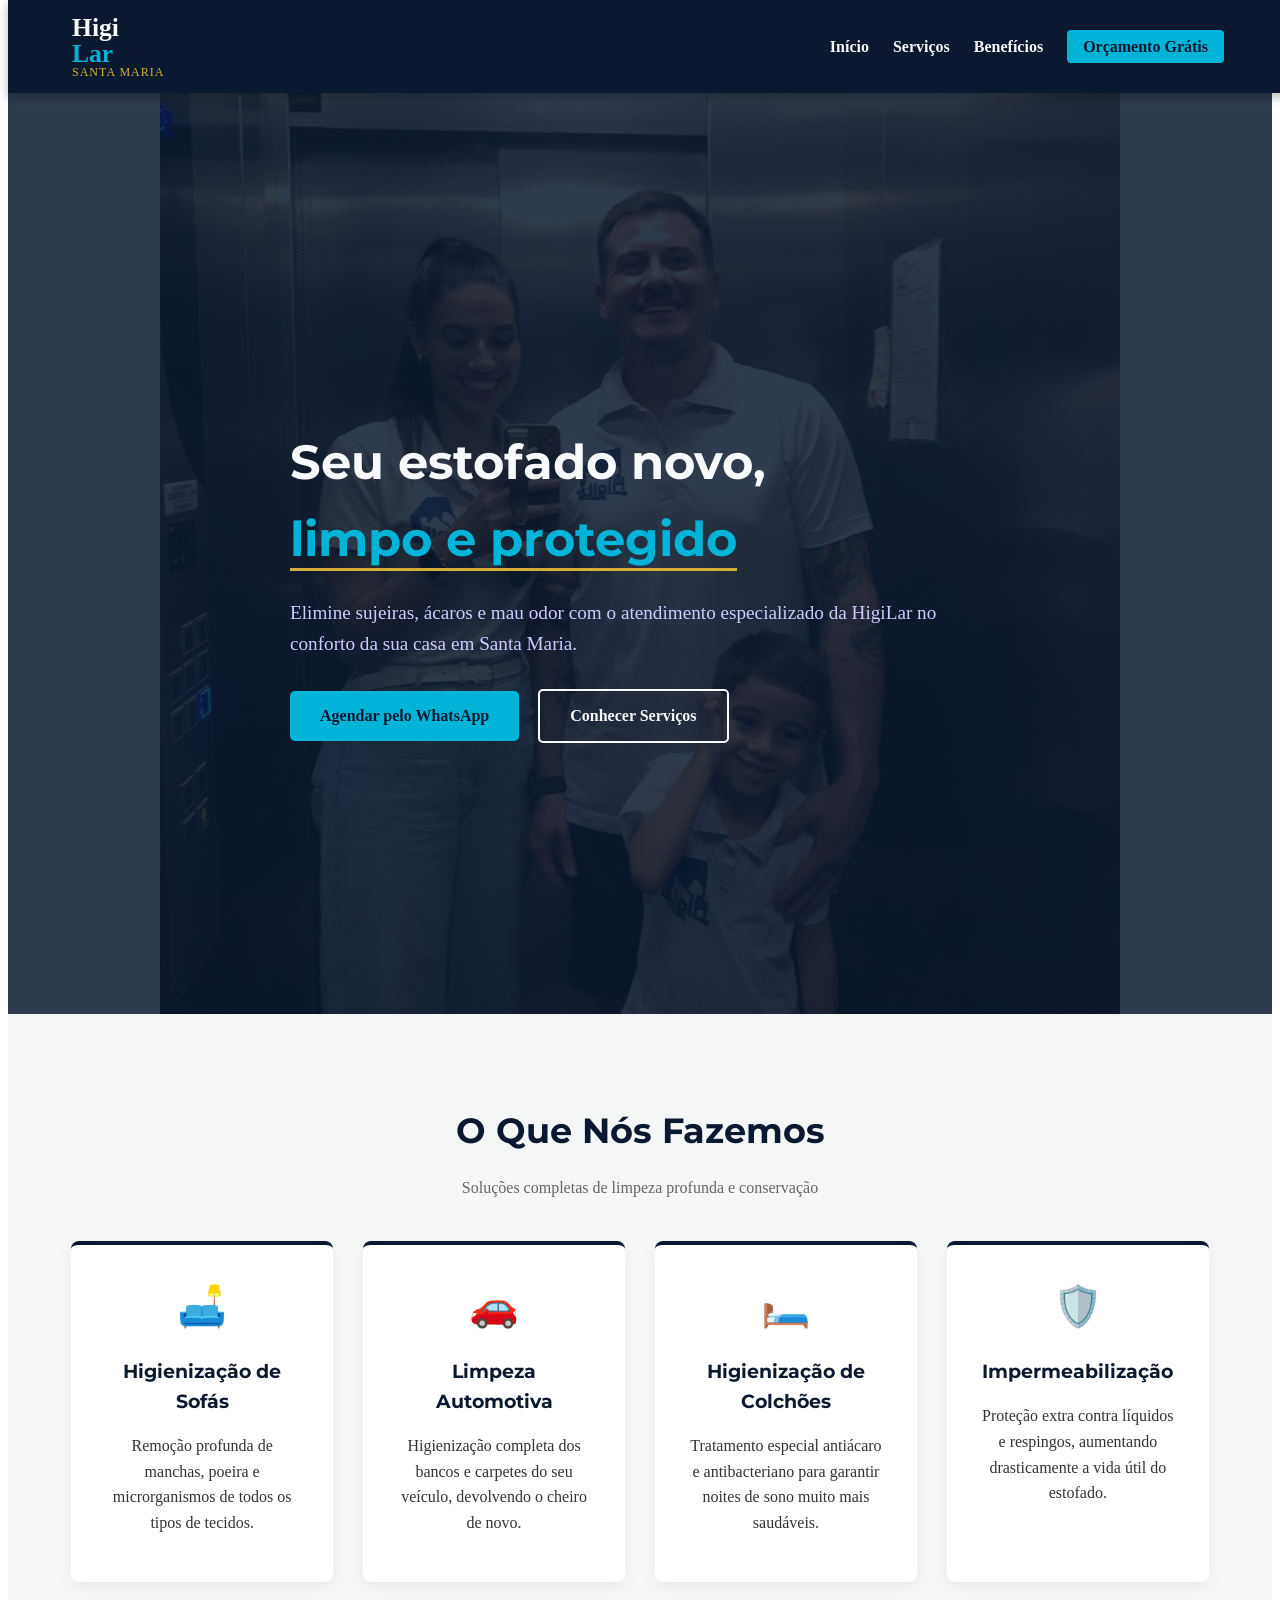
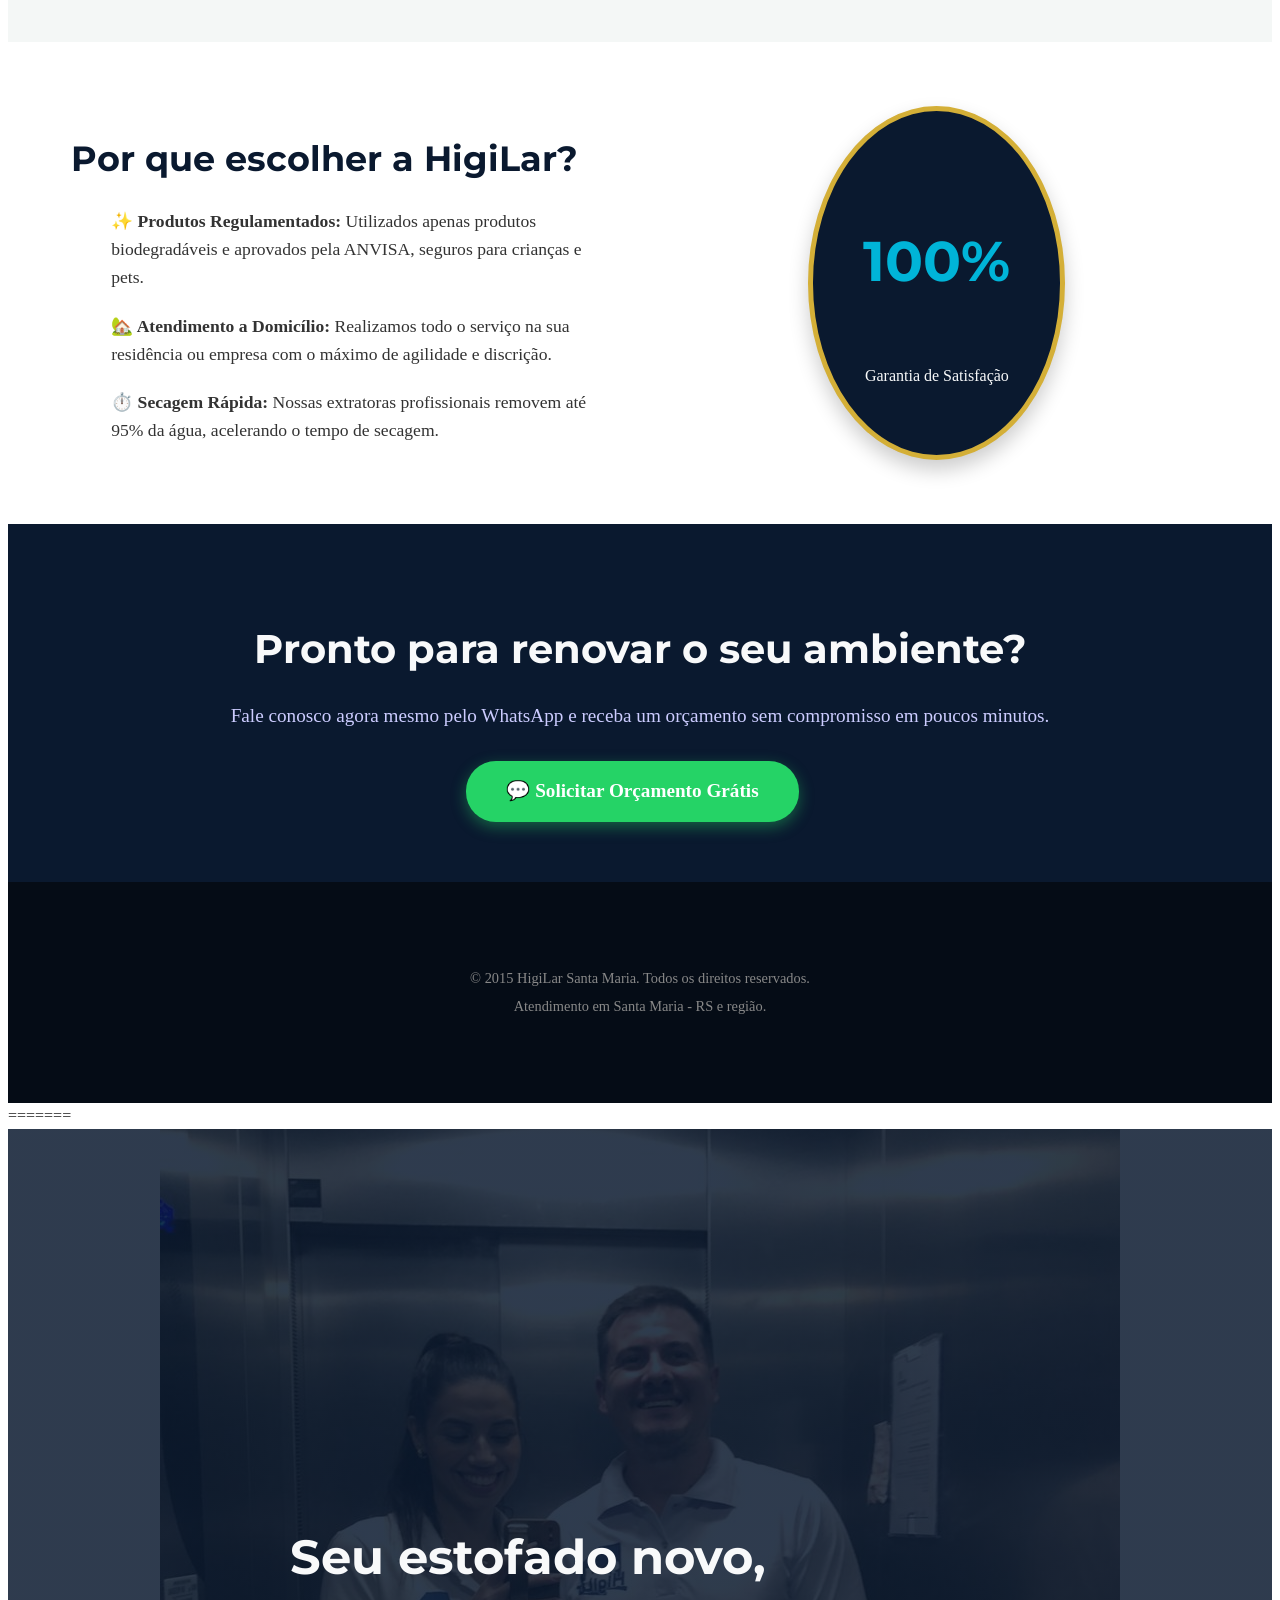
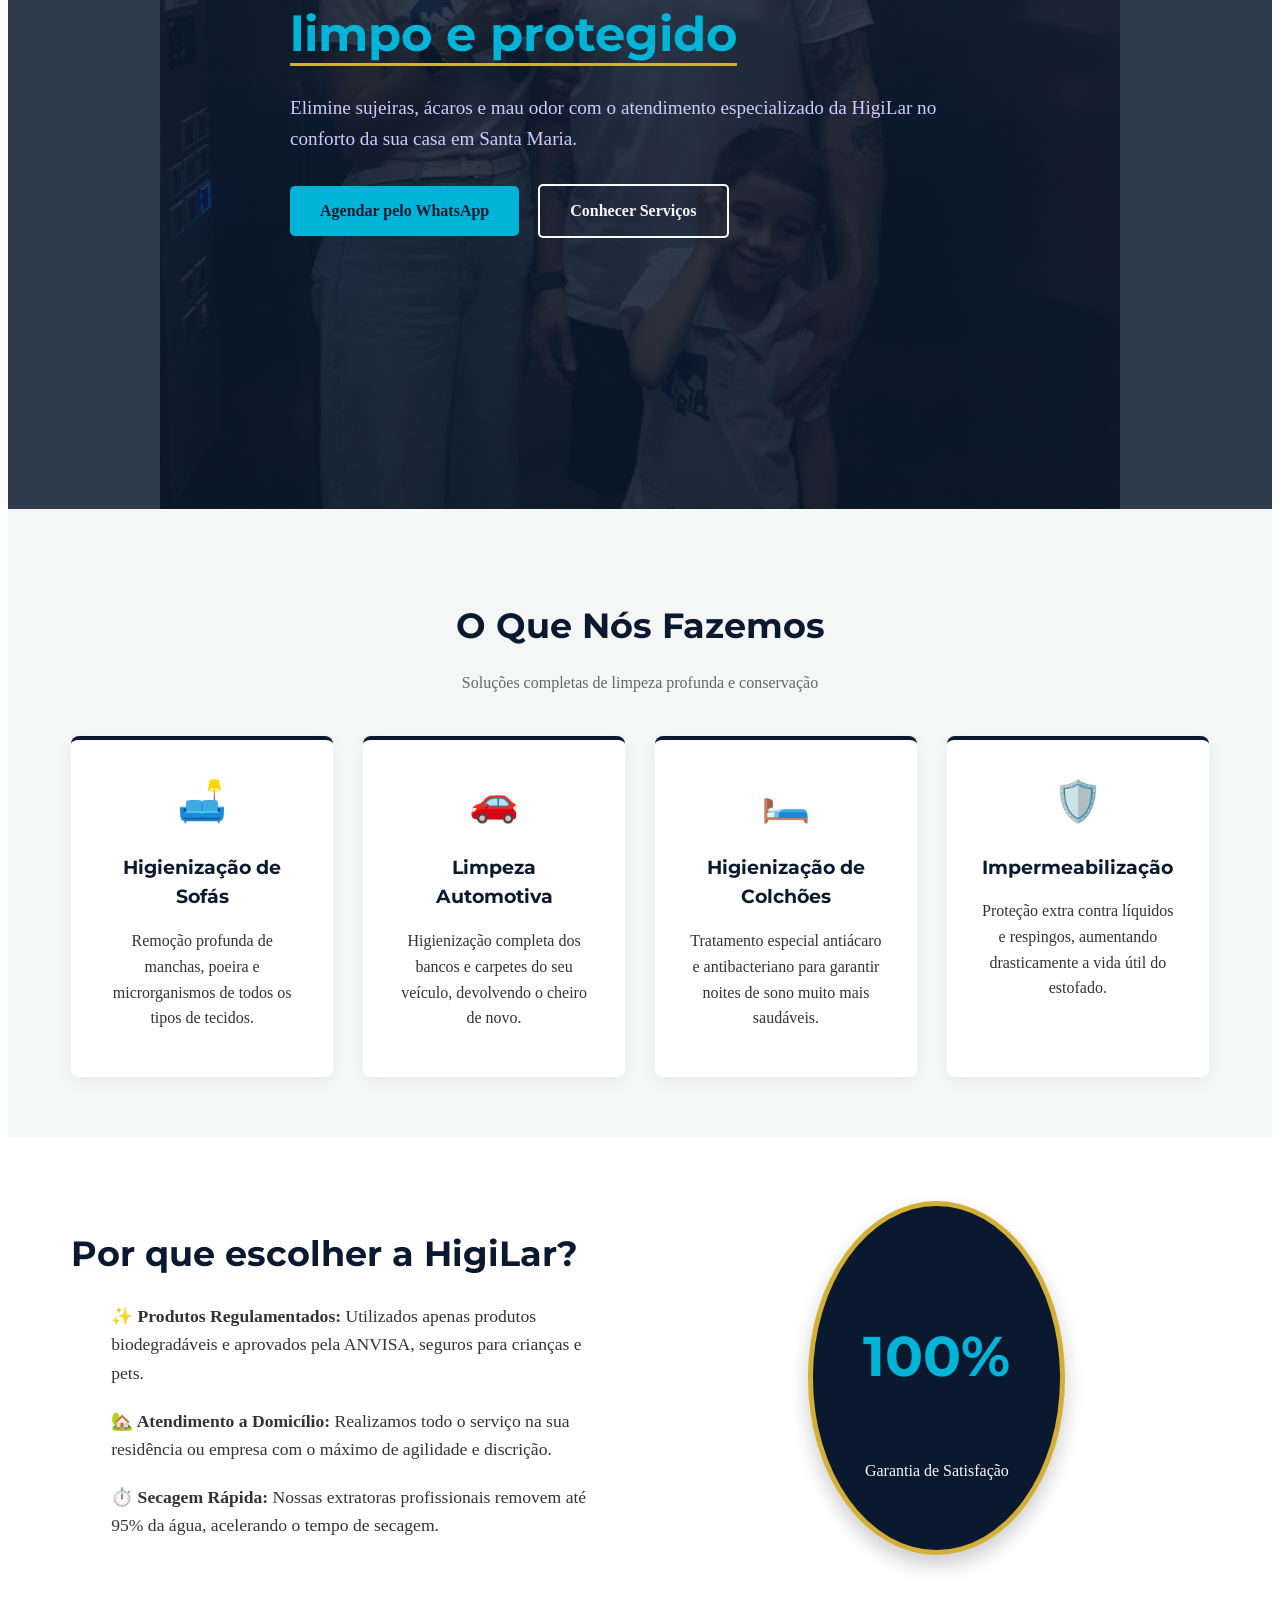
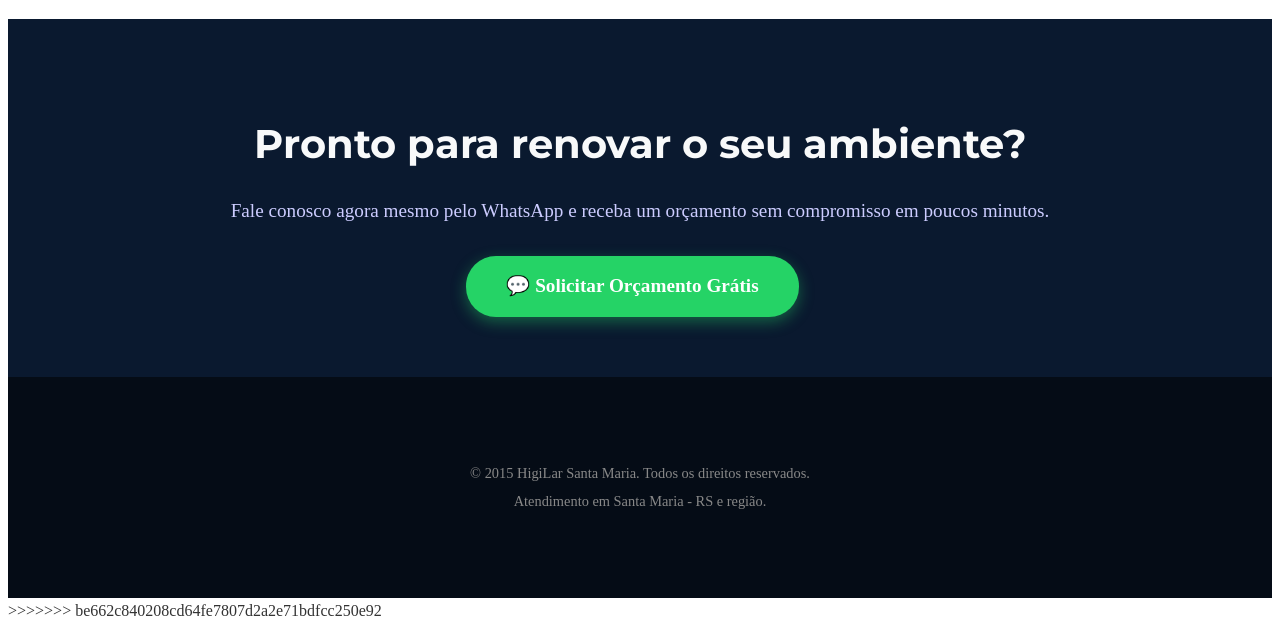
==== commit 899644bc: "Adicionando a rota /links organizada em pasta" ====
--- a/index.html
+++ b/index.html
@@ -1,3 +1,4 @@
+<<<<<<< HEAD
 <!DOCTYPE html>
 <html lang="pt-BR">
 <head>
@@ -118,4 +119,127 @@
     </footer>
 
 </body>
-</html>+</html>
+=======
+<!DOCTYPE html>
+<html lang="pt-BR">
+<head>
+    <meta charset="UTF-8">
+    <meta name="viewport" content="width=device-width, initial-scale=1.0">
+    <title>HigiLar Santa Maria | Higienização de Estofados</title>
+    <link rel="stylesheet" href="style.css">
+    <!-- Fontes do Google -->
+    <link rel="preconnect" href="https://fonts.googleapis.com">
+    <link rel="preconnect" href="https://fonts.gstatic.com" crossorigin>
+    <link href="https://fonts.googleapis.com/css2?family=Montserrat:wght@400;600;700&family=Open+Sans:wght@400;600&display=swap" rel="stylesheet">
+</head>
+<body>
+
+    <!-- NAV BAR (Cabeçalho) -->
+    <header class="navbar">
+        <div class="container nav-container">
+            <div class="logo">
+                <span class="logo-higi">Higi</span><span class="logo-lar">Lar</span>
+                <small>Santa Maria</small>
+            </div>
+            <nav class="nav-menu">
+                <a href="#inicio">Início</a>
+                <a href="#servicos">Serviços</a>
+                <a href="#beneficios">Benefícios</a>
+                <a href="#contato" class="btn-nav">Orçamento Grátis</a>
+            </nav>
+        </div>
+    </header>
+
+    <!-- HERO SECTION (Banner Principal) -->
+    <section id="inicio" class="hero">
+        <div class="container hero-content">
+            <h1>Seu estofado novo, <br><span class="highlight">limpo e protegido</span></h1>
+            <p>Elimine sujeiras, ácaros e mau odor com o atendimento especializado da HigiLar no conforto da sua casa em Santa Maria.</p>
+            <div class="hero-buttons">
+                <a href="https://wa.me/5555981187413" target="_blank" class="btn btn-primary">Agendar pelo WhatsApp</a>
+                <a href="#servicos" class="btn btn-secondary">Conhecer Serviços</a>
+            </div>
+        </div>
+    </section>
+
+    <!-- SERVIÇOS -->
+    <section id="servicos" class="services">
+        <div class="container">
+            <h2 class="section-title">O Que Nós Fazemos</h2>
+            <p class="section-subtitle">Soluções completas de limpeza profunda e conservação</p>
+            
+            <div class="services-grid">
+                <div class="service-card">
+                    <div class="service-icon">🛋️</div>
+                    <h3>Higienização de Sofás</h3>
+                    <p>Remoção profunda de manchas, poeira e microrganismos de todos os tipos de tecidos.</p>
+                </div>
+                <div class="service-card">
+                    <div class="service-icon">🚗</div>
+                    <h3>Limpeza Automotiva</h3>
+                    <p>Higienização completa dos bancos e carpetes do seu veículo, devolvendo o cheiro de novo.</p>
+                </div>
+                <div class="service-card">
+                    <div class="service-icon">🛏️</div>
+                    <h3>Higienização de Colchões</h3>
+                    <p>Tratamento especial antiácaro e antibacteriano para garantir noites de sono muito mais saudáveis.</p>
+                </div>
+                <div class="service-card">
+                    <div class="service-icon">🛡️</div>
+                    <h3>Impermeabilização</h3>
+                    <p>Proteção extra contra líquidos e respingos, aumentando drasticamente a vida útil do estofado.</p>
+                </div>
+            </div>
+        </div>
+    </section>
+
+    <!-- BENEFÍCIOS / DIFERENCIAIS -->
+    <section id="beneficios" class="benefits">
+        <div class="container benefits-wrapper">
+            <div class="benefits-text">
+                <h2 class="section-title text-left">Por que escolher a HigiLar?</h2>
+                <ul>
+                    <li>
+                        <strong>✨ Produtos Regulamentados:</strong> Utilizados apenas produtos biodegradáveis e aprovados pela ANVISA, seguros para crianças e pets.
+                    </li>
+                    <li>
+                        <strong>🏡 Atendimento a Domicílio:</strong> Realizamos todo o serviço na sua residência ou empresa com o máximo de agilidade e discrição.
+                    </li>
+                    <li>
+                        <strong>⏱️ Secagem Rápida:</strong> Nossas extratoras profissionais removem até 95% da água, acelerando o tempo de secagem.
+                    </li>
+                </ul>
+            </div>
+            <div class="benefits-badge">
+                <div class="badge-content">
+                    <h3>100%</h3>
+                    <p>Garantia de Satisfação</p>
+                </div>
+            </div>
+        </div>
+    </section>
+
+    <!-- CHAMADA PARA AÇÃO (CTA / CONTATO) -->
+    <section id="contato" class="cta">
+        <div class="container">
+            <h2>Pronto para renovar o seu ambiente?</h2>
+            <p>Fale conosco agora mesmo pelo WhatsApp e receba um orçamento sem compromisso em poucos minutos.</p>
+            <!-- Lembre-se de trocar o número de telefone no link abaixo -->
+            <a href="https://wa.me/5555981187413?text=Olá,%20gostaria%20de%20um%20orçamento%20para%20higienização." target="_blank" class="btn btn-whatsapp">
+                💬 Solicitar Orçamento Grátis
+            </a>
+        </div>
+    </section>
+
+    <!-- RODAPÉ -->
+    <footer class="footer">
+        <div class="container footer-content">
+            <p>&copy; 2015 HigiLar Santa Maria. Todos os direitos reservados.</p>
+            <p>Atendimento em Santa Maria - RS e região.</p>
+        </div>
+    </footer>
+
+</body>
+</html>
+>>>>>>> be662c840208cd64fe7807d2a2e71bdfcc250e92
--- a/style.css
+++ b/style.css
@@ -1,3 +1,4 @@
+<<<<<<< HEAD
 /* --- CONFIGURAÇÕES GERAIS --- */
 * {
     margin: 0;
@@ -331,4 +332,337 @@
         margin: 10px auto;
         width: 80%;
     }
+=======
+/* --- CONFIGURAÇÕES GERAIS --- */
+* {
+    margin: 0;
+    padding: 0;
+    box-sizing: border-box;
+    font-family: 'Open Sans', sans-serif;
+    scroll-behavior: smooth;
+}
+
+:root {
+    --primary: #0A192F;       /* Azul-marinho elegante */
+    --secondary: #00B4D8;     /* Verde-turquesa/Aqua limpo */
+    --accent: #D4AF37;        /* Dourado premium */
+    --text-dark: #333333;     /* Escuro para leitura */
+    --text-light: #F8F9FA;    /* Claro para contrastes */
+    --bg-light: #F4F7F6;      /* Fundo suave texturizado */
+}
+
+body {
+    color: var(--text-dark);
+    background-color: #FFFFFF;
+    line-height: 1.6;
+}
+
+h1, h2, h3 {
+    font-family: 'Montserrat', sans-serif;
+    font-weight: 700;
+}
+
+.container {
+    width: 90%;
+    max-width: 1200px;
+    margin: 0 auto;
+    padding: 60px 0;
+}
+
+/* --- NAVBAR --- */
+.navbar {
+    background-color: var(--primary);
+    position: fixed;
+    top: 0;
+    width: 100%;
+    z-index: 1000;
+    box-shadow: 0 4px 10px rgba(0,0,0,0.15);
+}
+
+.nav-container {
+    display: flex;
+    justify-content: space-between;
+    align-items: center;
+    padding: 15px 0;
+}
+
+.logo {
+    display: flex;
+    flex-direction: column;
+    line-height: 1;
+}
+
+.logo-higi {
+    color: var(--text-light);
+    font-size: 1.6rem;
+    font-weight: 700;
+}
+
+.logo-lar {
+    color: var(--secondary);
+    font-size: 1.6rem;
+    font-weight: 700;
+}
+
+.logo small {
+    color: var(--accent);
+    font-size: 0.75rem;
+    letter-spacing: 1px;
+    text-transform: uppercase;
+}
+
+.nav-menu a {
+    color: var(--text-light);
+    text-decoration: none;
+    margin-left: 20px;
+    font-weight: 600;
+    transition: color 0.3s;
+}
+
+.nav-menu a:hover {
+    color: var(--secondary);
+}
+
+.nav-menu .btn-nav {
+    background-color: var(--secondary);
+    color: var(--primary);
+    padding: 8px 16px;
+    border-radius: 4px;
+    transition: background 0.3s;
+}
+
+.nav-menu .btn-nav:hover {
+    background-color: var(--text-light);
+    color: var(--primary);
+}
+
+/* --- HERO SECTION --- */
+.hero {
+    background: linear-gradient(rgba(10, 25, 47, 0.85), rgba(10, 25, 47, 0.85)), 
+                url('img\ site\ 2.jpeg') no-repeat center center/cover;
+    height: 100vh;
+    display: flex;
+    align-items: center;
+    color: var(--text-light);
+    padding-top: 80px; /* Desconto da navbar fixada */
+}
+
+.hero-content {
+    max-width: 700px;
+}
+
+.hero h1 {
+    font-size: 3rem;
+    margin-bottom: 20px;
+}
+
+.hero .highlight {
+    color: var(--secondary);
+    border-bottom: 3px solid var(--accent);
+}
+
+.hero p {
+    font-size: 1.2rem;
+    margin-bottom: 30px;
+    color: #CCCCFF;
+}
+
+/* BOTÕES GERAIS */
+.btn {
+    display: inline-block;
+    padding: 12px 30px;
+    border-radius: 5px;
+    text-decoration: none;
+    font-weight: 600;
+    transition: all 0.3s ease;
+    margin-right: 15px;
+}
+
+.btn-primary {
+    background-color: var(--secondary);
+    color: var(--primary);
+}
+
+.btn-primary:hover {
+    background-color: var(--text-light);
+    transform: translateY(-2px);
+}
+
+.btn-secondary {
+    border: 2px solid var(--text-light);
+    color: var(--text-light);
+}
+
+.btn-secondary:hover {
+    background-color: var(--text-light);
+    color: var(--primary);
+}
+
+/* --- SEÇÕES PADRÃO --- */
+.section-title {
+    font-size: 2.2rem;
+    text-align: center;
+    color: var(--primary);
+    margin-bottom: 10px;
+}
+
+.section-title.text-left {
+    text-align: left;
+}
+
+.section-subtitle {
+    text-align: center;
+    color: #666;
+    margin-bottom: 40px;
+}
+
+/* --- SERVIÇOS --- */
+.services {
+    background-color: var(--bg-light);
+}
+
+.services-grid {
+    display: grid;
+    grid-template-columns: repeat(auto-fit, minmax(250px, 1fr));
+    gap: 30px;
+}
+
+.service-card {
+    background-color: #FFFFFF;
+    padding: 30px;
+    border-radius: 8px;
+    box-shadow: 0 5px 15px rgba(0,0,0,0.05);
+    text-align: center;
+    transition: transform 0.3s;
+    border-top: 4px solid var(--primary);
+}
+
+.service-card:hover {
+    transform: translateY(-5px);
+    border-top-color: var(--secondary);
+}
+
+.service-icon {
+    font-size: 2.5rem;
+    margin-bottom: 15px;
+}
+
+.service-card h3 {
+    margin-bottom: 12px;
+    color: var(--primary);
+}
+
+/* --- BENEFÍCIOS --- */
+.benefits-wrapper {
+    display: flex;
+    align-items: center;
+    justify-content: space-between;
+    gap: 50px;
+}
+
+.benefits-text {
+    flex: 1;
+}
+
+.benefits-text ul {
+    list-style: none;
+    margin-top: 20px;
+}
+
+.benefits-text li {
+    margin-bottom: 20px;
+    font-size: 1.1rem;
+}
+
+.benefits-badge {
+    flex: 1;
+    display: flex;
+    justify-content: center;
+}
+
+.badge-content {
+    background-color: var(--primary);
+    color: var(--text-light);
+    padding: 50px;
+    border-radius: 50%;
+    text-align: center;
+    border: 5px solid var(--accent);
+    box-shadow: 0 10px 20px rgba(0,0,0,0.2);
+}
+
+.badge-content h3 {
+    font-size: 3.5rem;
+    color: var(--secondary);
+}
+
+/* --- CTA (CHAMADA PARA AÇÃO) --- */
+.cta {
+    background-color: var(--primary);
+    color: var(--text-light);
+    text-align: center;
+}
+
+.cta h2 {
+    font-size: 2.5rem;
+    margin-bottom: 15px;
+}
+
+.cta p {
+    margin-bottom: 30px;
+    font-size: 1.2rem;
+    color: #CCCCFF;
+}
+
+.btn-whatsapp {
+    background-color: #25D366; /* Verde Oficial do WhatsApp */
+    color: white;
+    font-size: 1.2rem;
+    padding: 15px 40px;
+    border-radius: 30px;
+    box-shadow: 0 5px 15px rgba(37, 211, 102, 0.4);
+}
+
+.btn-whatsapp:hover {
+    background-color: #20ba5a;
+    transform: scale(1.05);
+}
+
+/* --- FOOTER --- */
+.footer {
+    background-color: #050c16;
+    color: #888;
+    text-align: center;
+    padding: 20px 0;
+    font-size: 0.9rem;
+}
+
+.footer-content p {
+    margin: 5px 0;
+}
+
+/* --- RESPONSIVIDADE (MOBILE) --- */
+@media (max-width: 768px) {
+    .nav-menu {
+        display: none; /* Em projetos de produção, adiciona-se um menu hambúrguer aqui */
+    }
+    
+    .hero h1 {
+        font-size: 2.2rem;
+    }
+    
+    .benefits-wrapper {
+        flex-direction: column;
+        text-align: center;
+    }
+    
+    .section-title.text-left {
+        text-align: center;
+    }
+    
+    .btn {
+        display: block;
+        margin: 10px auto;
+        width: 80%;
+    }
+>>>>>>> be662c840208cd64fe7807d2a2e71bdfcc250e92
 }
--- a/style.css
+++ b/style.css
@@ -1,3 +1,4 @@
+<<<<<<< HEAD
 /* --- CONFIGURAÇÕES GERAIS --- */
 * {
     margin: 0;
@@ -331,4 +332,337 @@
         margin: 10px auto;
         width: 80%;
     }
+=======
+/* --- CONFIGURAÇÕES GERAIS --- */
+* {
+    margin: 0;
+    padding: 0;
+    box-sizing: border-box;
+    font-family: 'Open Sans', sans-serif;
+    scroll-behavior: smooth;
+}
+
+:root {
+    --primary: #0A192F;       /* Azul-marinho elegante */
+    --secondary: #00B4D8;     /* Verde-turquesa/Aqua limpo */
+    --accent: #D4AF37;        /* Dourado premium */
+    --text-dark: #333333;     /* Escuro para leitura */
+    --text-light: #F8F9FA;    /* Claro para contrastes */
+    --bg-light: #F4F7F6;      /* Fundo suave texturizado */
+}
+
+body {
+    color: var(--text-dark);
+    background-color: #FFFFFF;
+    line-height: 1.6;
+}
+
+h1, h2, h3 {
+    font-family: 'Montserrat', sans-serif;
+    font-weight: 700;
+}
+
+.container {
+    width: 90%;
+    max-width: 1200px;
+    margin: 0 auto;
+    padding: 60px 0;
+}
+
+/* --- NAVBAR --- */
+.navbar {
+    background-color: var(--primary);
+    position: fixed;
+    top: 0;
+    width: 100%;
+    z-index: 1000;
+    box-shadow: 0 4px 10px rgba(0,0,0,0.15);
+}
+
+.nav-container {
+    display: flex;
+    justify-content: space-between;
+    align-items: center;
+    padding: 15px 0;
+}
+
+.logo {
+    display: flex;
+    flex-direction: column;
+    line-height: 1;
+}
+
+.logo-higi {
+    color: var(--text-light);
+    font-size: 1.6rem;
+    font-weight: 700;
+}
+
+.logo-lar {
+    color: var(--secondary);
+    font-size: 1.6rem;
+    font-weight: 700;
+}
+
+.logo small {
+    color: var(--accent);
+    font-size: 0.75rem;
+    letter-spacing: 1px;
+    text-transform: uppercase;
+}
+
+.nav-menu a {
+    color: var(--text-light);
+    text-decoration: none;
+    margin-left: 20px;
+    font-weight: 600;
+    transition: color 0.3s;
+}
+
+.nav-menu a:hover {
+    color: var(--secondary);
+}
+
+.nav-menu .btn-nav {
+    background-color: var(--secondary);
+    color: var(--primary);
+    padding: 8px 16px;
+    border-radius: 4px;
+    transition: background 0.3s;
+}
+
+.nav-menu .btn-nav:hover {
+    background-color: var(--text-light);
+    color: var(--primary);
+}
+
+/* --- HERO SECTION --- */
+.hero {
+    background: linear-gradient(rgba(10, 25, 47, 0.85), rgba(10, 25, 47, 0.85)), 
+                url('img\ site\ 2.jpeg') no-repeat center center/cover;
+    height: 100vh;
+    display: flex;
+    align-items: center;
+    color: var(--text-light);
+    padding-top: 80px; /* Desconto da navbar fixada */
+}
+
+.hero-content {
+    max-width: 700px;
+}
+
+.hero h1 {
+    font-size: 3rem;
+    margin-bottom: 20px;
+}
+
+.hero .highlight {
+    color: var(--secondary);
+    border-bottom: 3px solid var(--accent);
+}
+
+.hero p {
+    font-size: 1.2rem;
+    margin-bottom: 30px;
+    color: #CCCCFF;
+}
+
+/* BOTÕES GERAIS */
+.btn {
+    display: inline-block;
+    padding: 12px 30px;
+    border-radius: 5px;
+    text-decoration: none;
+    font-weight: 600;
+    transition: all 0.3s ease;
+    margin-right: 15px;
+}
+
+.btn-primary {
+    background-color: var(--secondary);
+    color: var(--primary);
+}
+
+.btn-primary:hover {
+    background-color: var(--text-light);
+    transform: translateY(-2px);
+}
+
+.btn-secondary {
+    border: 2px solid var(--text-light);
+    color: var(--text-light);
+}
+
+.btn-secondary:hover {
+    background-color: var(--text-light);
+    color: var(--primary);
+}
+
+/* --- SEÇÕES PADRÃO --- */
+.section-title {
+    font-size: 2.2rem;
+    text-align: center;
+    color: var(--primary);
+    margin-bottom: 10px;
+}
+
+.section-title.text-left {
+    text-align: left;
+}
+
+.section-subtitle {
+    text-align: center;
+    color: #666;
+    margin-bottom: 40px;
+}
+
+/* --- SERVIÇOS --- */
+.services {
+    background-color: var(--bg-light);
+}
+
+.services-grid {
+    display: grid;
+    grid-template-columns: repeat(auto-fit, minmax(250px, 1fr));
+    gap: 30px;
+}
+
+.service-card {
+    background-color: #FFFFFF;
+    padding: 30px;
+    border-radius: 8px;
+    box-shadow: 0 5px 15px rgba(0,0,0,0.05);
+    text-align: center;
+    transition: transform 0.3s;
+    border-top: 4px solid var(--primary);
+}
+
+.service-card:hover {
+    transform: translateY(-5px);
+    border-top-color: var(--secondary);
+}
+
+.service-icon {
+    font-size: 2.5rem;
+    margin-bottom: 15px;
+}
+
+.service-card h3 {
+    margin-bottom: 12px;
+    color: var(--primary);
+}
+
+/* --- BENEFÍCIOS --- */
+.benefits-wrapper {
+    display: flex;
+    align-items: center;
+    justify-content: space-between;
+    gap: 50px;
+}
+
+.benefits-text {
+    flex: 1;
+}
+
+.benefits-text ul {
+    list-style: none;
+    margin-top: 20px;
+}
+
+.benefits-text li {
+    margin-bottom: 20px;
+    font-size: 1.1rem;
+}
+
+.benefits-badge {
+    flex: 1;
+    display: flex;
+    justify-content: center;
+}
+
+.badge-content {
+    background-color: var(--primary);
+    color: var(--text-light);
+    padding: 50px;
+    border-radius: 50%;
+    text-align: center;
+    border: 5px solid var(--accent);
+    box-shadow: 0 10px 20px rgba(0,0,0,0.2);
+}
+
+.badge-content h3 {
+    font-size: 3.5rem;
+    color: var(--secondary);
+}
+
+/* --- CTA (CHAMADA PARA AÇÃO) --- */
+.cta {
+    background-color: var(--primary);
+    color: var(--text-light);
+    text-align: center;
+}
+
+.cta h2 {
+    font-size: 2.5rem;
+    margin-bottom: 15px;
+}
+
+.cta p {
+    margin-bottom: 30px;
+    font-size: 1.2rem;
+    color: #CCCCFF;
+}
+
+.btn-whatsapp {
+    background-color: #25D366; /* Verde Oficial do WhatsApp */
+    color: white;
+    font-size: 1.2rem;
+    padding: 15px 40px;
+    border-radius: 30px;
+    box-shadow: 0 5px 15px rgba(37, 211, 102, 0.4);
+}
+
+.btn-whatsapp:hover {
+    background-color: #20ba5a;
+    transform: scale(1.05);
+}
+
+/* --- FOOTER --- */
+.footer {
+    background-color: #050c16;
+    color: #888;
+    text-align: center;
+    padding: 20px 0;
+    font-size: 0.9rem;
+}
+
+.footer-content p {
+    margin: 5px 0;
+}
+
+/* --- RESPONSIVIDADE (MOBILE) --- */
+@media (max-width: 768px) {
+    .nav-menu {
+        display: none; /* Em projetos de produção, adiciona-se um menu hambúrguer aqui */
+    }
+    
+    .hero h1 {
+        font-size: 2.2rem;
+    }
+    
+    .benefits-wrapper {
+        flex-direction: column;
+        text-align: center;
+    }
+    
+    .section-title.text-left {
+        text-align: center;
+    }
+    
+    .btn {
+        display: block;
+        margin: 10px auto;
+        width: 80%;
+    }
+>>>>>>> be662c840208cd64fe7807d2a2e71bdfcc250e92
 }
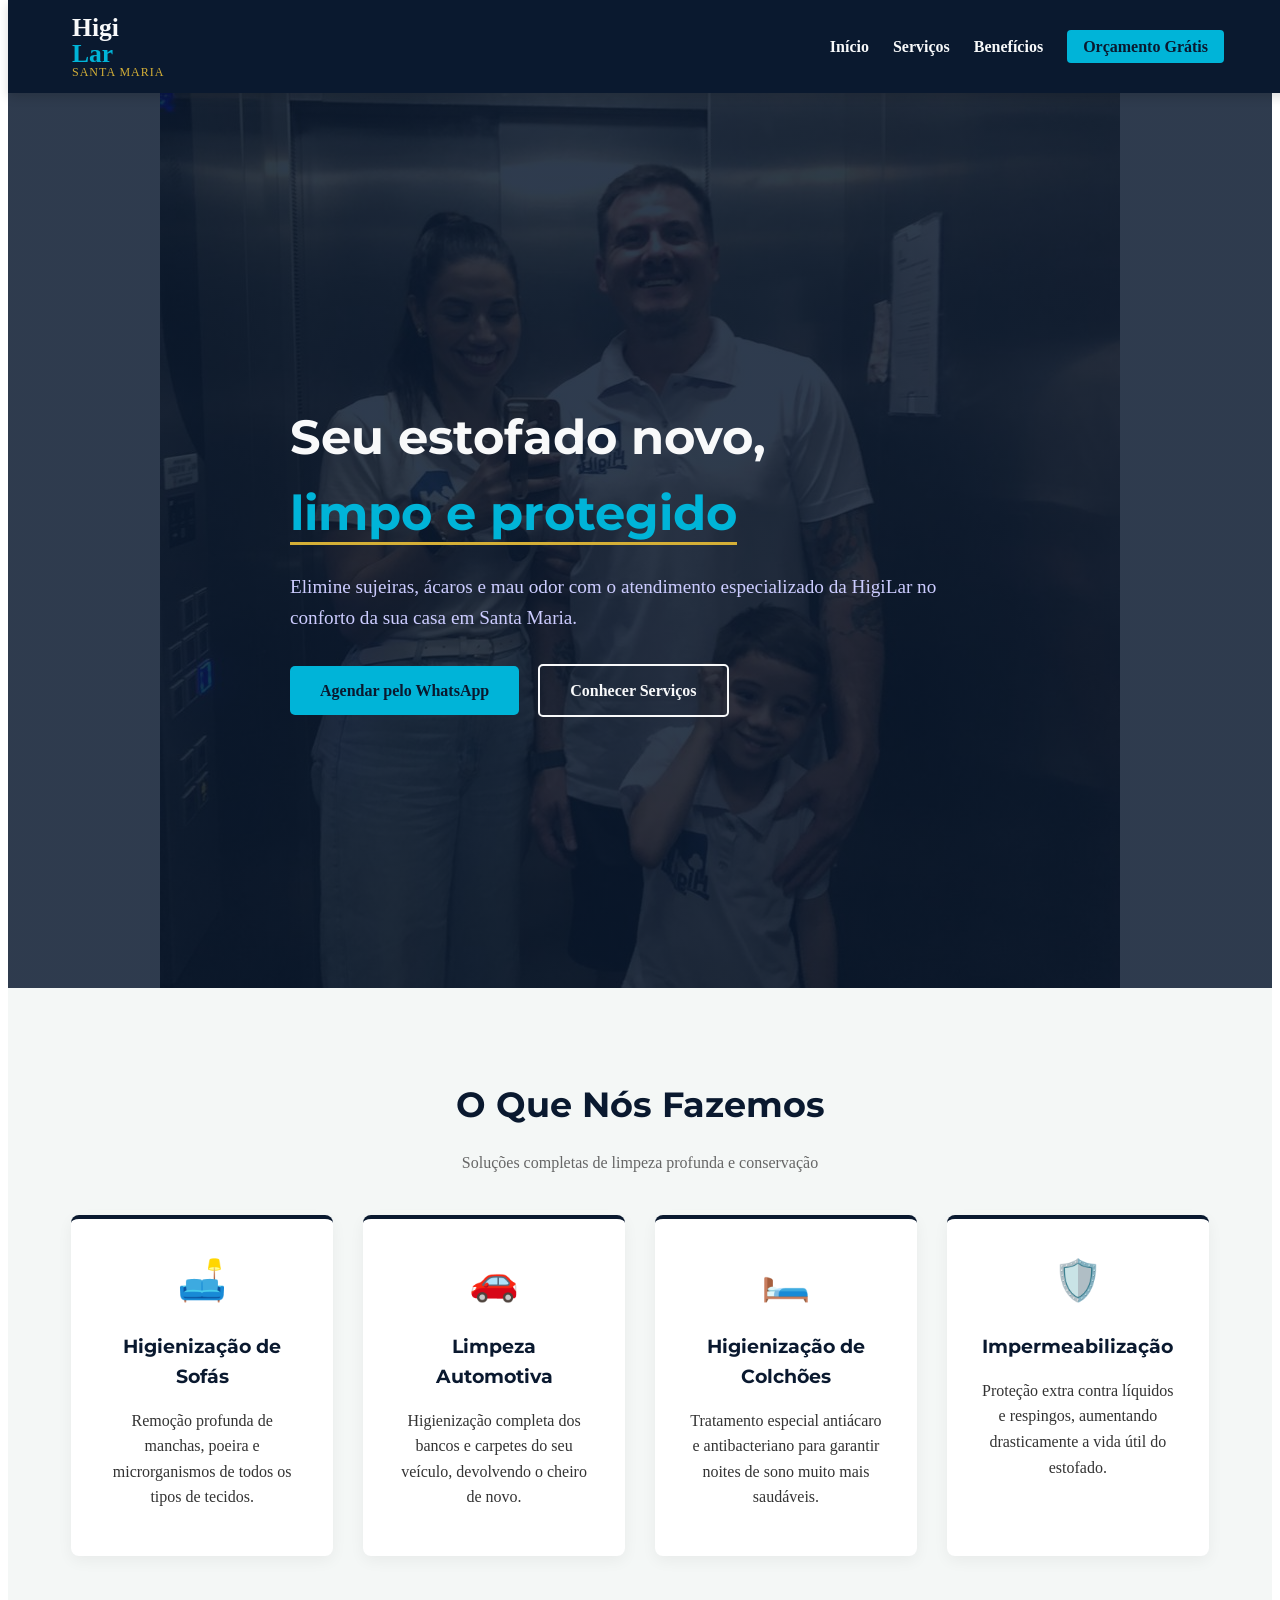
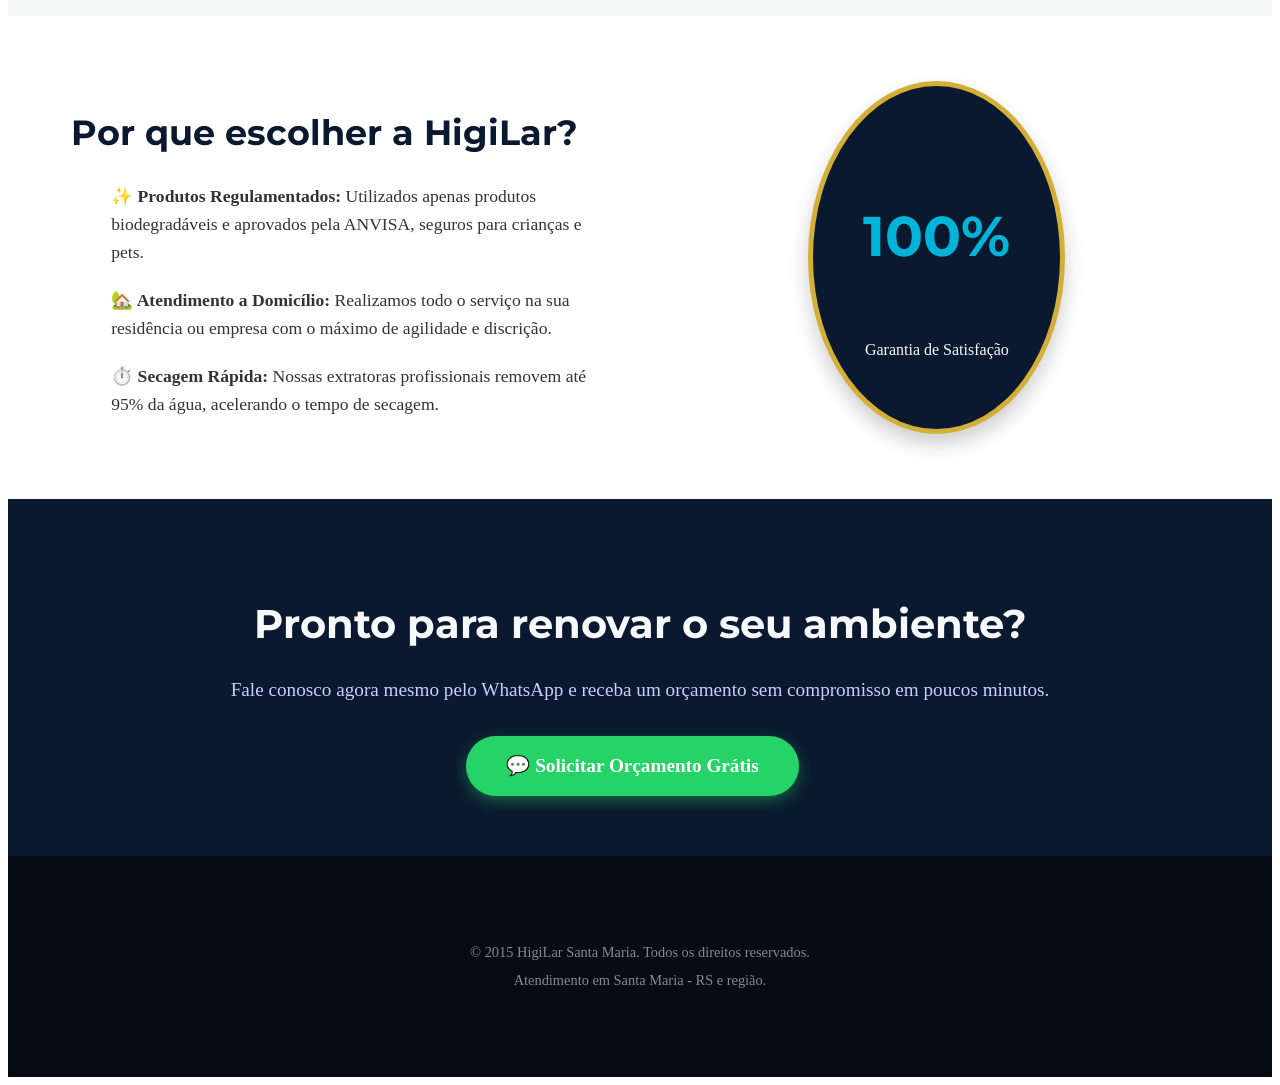
==== commit 65c62e0c: "att" ====
--- a/index.html
+++ b/index.html
@@ -1,4 +1,3 @@
-<<<<<<< HEAD
 <!DOCTYPE html>
 <html lang="pt-BR">
 <head>
@@ -119,127 +118,4 @@
     </footer>
 
 </body>
-</html>
-=======
-<!DOCTYPE html>
-<html lang="pt-BR">
-<head>
-    <meta charset="UTF-8">
-    <meta name="viewport" content="width=device-width, initial-scale=1.0">
-    <title>HigiLar Santa Maria | Higienização de Estofados</title>
-    <link rel="stylesheet" href="style.css">
-    <!-- Fontes do Google -->
-    <link rel="preconnect" href="https://fonts.googleapis.com">
-    <link rel="preconnect" href="https://fonts.gstatic.com" crossorigin>
-    <link href="https://fonts.googleapis.com/css2?family=Montserrat:wght@400;600;700&family=Open+Sans:wght@400;600&display=swap" rel="stylesheet">
-</head>
-<body>
-
-    <!-- NAV BAR (Cabeçalho) -->
-    <header class="navbar">
-        <div class="container nav-container">
-            <div class="logo">
-                <span class="logo-higi">Higi</span><span class="logo-lar">Lar</span>
-                <small>Santa Maria</small>
-            </div>
-            <nav class="nav-menu">
-                <a href="#inicio">Início</a>
-                <a href="#servicos">Serviços</a>
-                <a href="#beneficios">Benefícios</a>
-                <a href="#contato" class="btn-nav">Orçamento Grátis</a>
-            </nav>
-        </div>
-    </header>
-
-    <!-- HERO SECTION (Banner Principal) -->
-    <section id="inicio" class="hero">
-        <div class="container hero-content">
-            <h1>Seu estofado novo, <br><span class="highlight">limpo e protegido</span></h1>
-            <p>Elimine sujeiras, ácaros e mau odor com o atendimento especializado da HigiLar no conforto da sua casa em Santa Maria.</p>
-            <div class="hero-buttons">
-                <a href="https://wa.me/5555981187413" target="_blank" class="btn btn-primary">Agendar pelo WhatsApp</a>
-                <a href="#servicos" class="btn btn-secondary">Conhecer Serviços</a>
-            </div>
-        </div>
-    </section>
-
-    <!-- SERVIÇOS -->
-    <section id="servicos" class="services">
-        <div class="container">
-            <h2 class="section-title">O Que Nós Fazemos</h2>
-            <p class="section-subtitle">Soluções completas de limpeza profunda e conservação</p>
-            
-            <div class="services-grid">
-                <div class="service-card">
-                    <div class="service-icon">🛋️</div>
-                    <h3>Higienização de Sofás</h3>
-                    <p>Remoção profunda de manchas, poeira e microrganismos de todos os tipos de tecidos.</p>
-                </div>
-                <div class="service-card">
-                    <div class="service-icon">🚗</div>
-                    <h3>Limpeza Automotiva</h3>
-                    <p>Higienização completa dos bancos e carpetes do seu veículo, devolvendo o cheiro de novo.</p>
-                </div>
-                <div class="service-card">
-                    <div class="service-icon">🛏️</div>
-                    <h3>Higienização de Colchões</h3>
-                    <p>Tratamento especial antiácaro e antibacteriano para garantir noites de sono muito mais saudáveis.</p>
-                </div>
-                <div class="service-card">
-                    <div class="service-icon">🛡️</div>
-                    <h3>Impermeabilização</h3>
-                    <p>Proteção extra contra líquidos e respingos, aumentando drasticamente a vida útil do estofado.</p>
-                </div>
-            </div>
-        </div>
-    </section>
-
-    <!-- BENEFÍCIOS / DIFERENCIAIS -->
-    <section id="beneficios" class="benefits">
-        <div class="container benefits-wrapper">
-            <div class="benefits-text">
-                <h2 class="section-title text-left">Por que escolher a HigiLar?</h2>
-                <ul>
-                    <li>
-                        <strong>✨ Produtos Regulamentados:</strong> Utilizados apenas produtos biodegradáveis e aprovados pela ANVISA, seguros para crianças e pets.
-                    </li>
-                    <li>
-                        <strong>🏡 Atendimento a Domicílio:</strong> Realizamos todo o serviço na sua residência ou empresa com o máximo de agilidade e discrição.
-                    </li>
-                    <li>
-                        <strong>⏱️ Secagem Rápida:</strong> Nossas extratoras profissionais removem até 95% da água, acelerando o tempo de secagem.
-                    </li>
-                </ul>
-            </div>
-            <div class="benefits-badge">
-                <div class="badge-content">
-                    <h3>100%</h3>
-                    <p>Garantia de Satisfação</p>
-                </div>
-            </div>
-        </div>
-    </section>
-
-    <!-- CHAMADA PARA AÇÃO (CTA / CONTATO) -->
-    <section id="contato" class="cta">
-        <div class="container">
-            <h2>Pronto para renovar o seu ambiente?</h2>
-            <p>Fale conosco agora mesmo pelo WhatsApp e receba um orçamento sem compromisso em poucos minutos.</p>
-            <!-- Lembre-se de trocar o número de telefone no link abaixo -->
-            <a href="https://wa.me/5555981187413?text=Olá,%20gostaria%20de%20um%20orçamento%20para%20higienização." target="_blank" class="btn btn-whatsapp">
-                💬 Solicitar Orçamento Grátis
-            </a>
-        </div>
-    </section>
-
-    <!-- RODAPÉ -->
-    <footer class="footer">
-        <div class="container footer-content">
-            <p>&copy; 2015 HigiLar Santa Maria. Todos os direitos reservados.</p>
-            <p>Atendimento em Santa Maria - RS e região.</p>
-        </div>
-    </footer>
-
-</body>
-</html>
->>>>>>> be662c840208cd64fe7807d2a2e71bdfcc250e92
+</html>
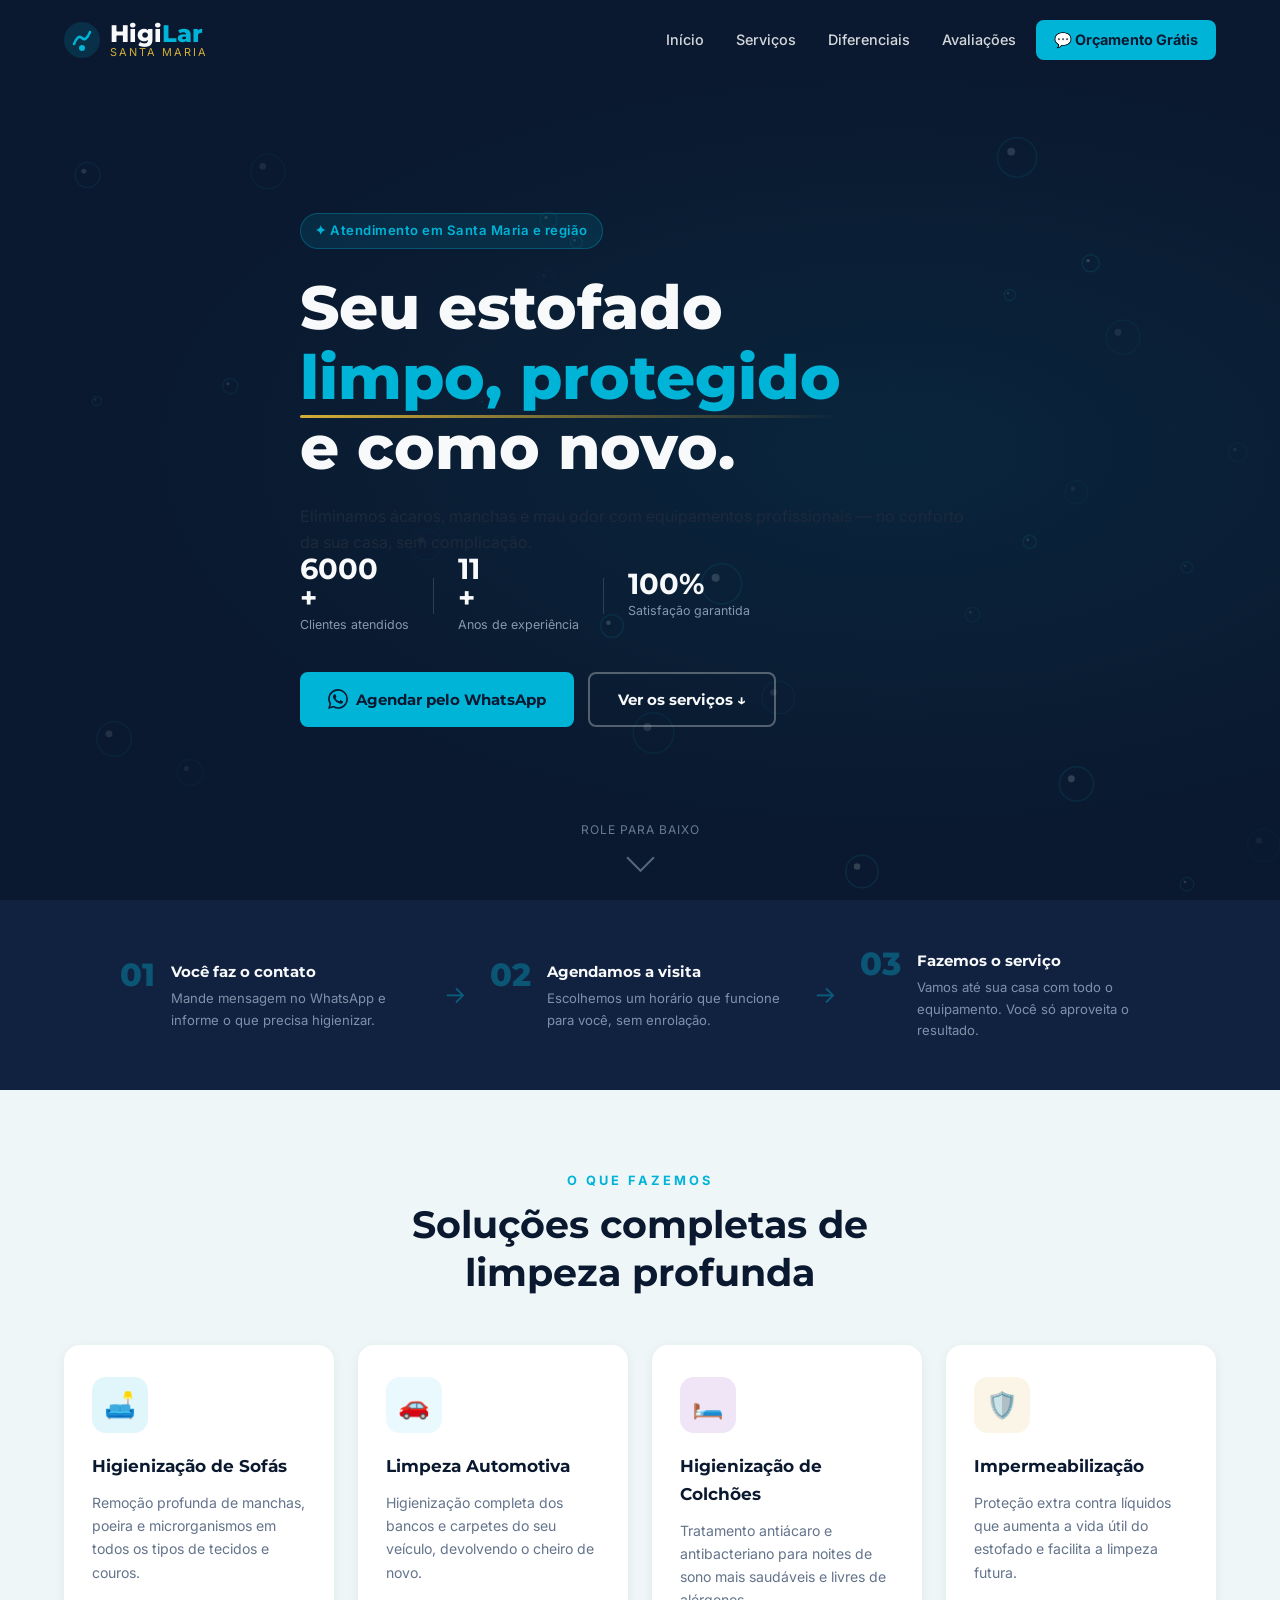
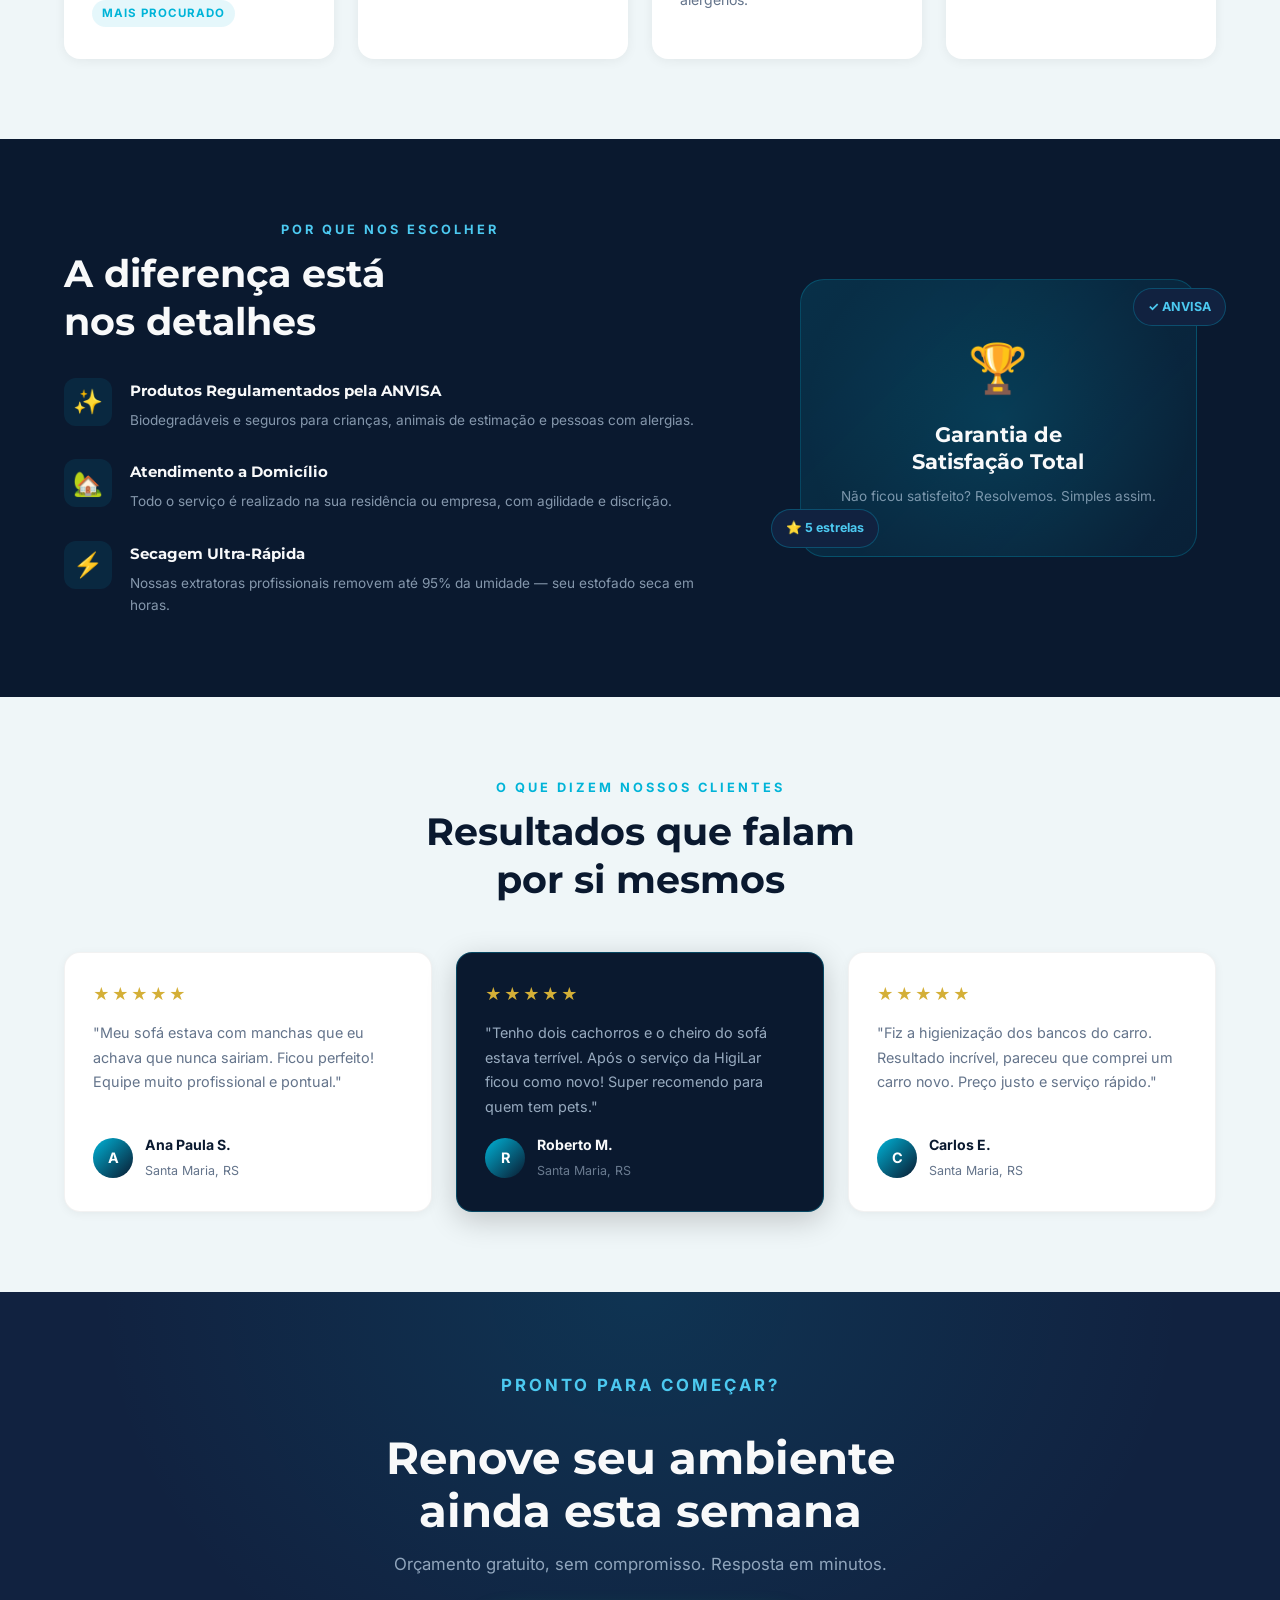
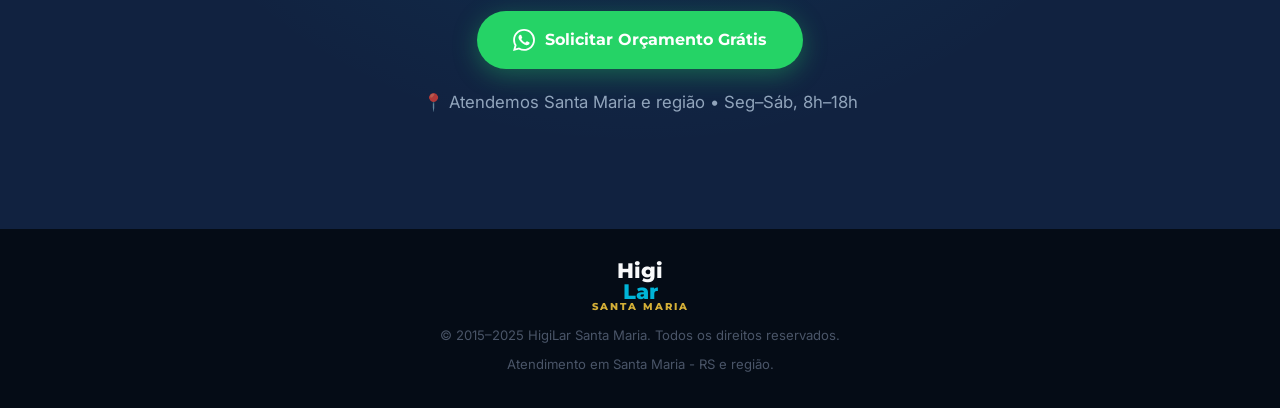
==== commit 3ef1fdfb: "redesign site" ====
--- a/index.html
+++ b/index.html
@@ -5,37 +5,104 @@
     <meta name="viewport" content="width=device-width, initial-scale=1.0">
     <title>HigiLar Santa Maria | Higienização de Estofados</title>
     <link rel="stylesheet" href="style.css">
-    <!-- Fontes do Google -->
     <link rel="preconnect" href="https://fonts.googleapis.com">
     <link rel="preconnect" href="https://fonts.gstatic.com" crossorigin>
-    <link href="https://fonts.googleapis.com/css2?family=Montserrat:wght@400;600;700&family=Open+Sans:wght@400;600&display=swap" rel="stylesheet">
+    <link href="https://fonts.googleapis.com/css2?family=Montserrat:wght@400;600;700;800&family=Inter:wght@400;500;600&display=swap" rel="stylesheet">
 </head>
 <body>
 
-    <!-- NAV BAR (Cabeçalho) -->
-    <header class="navbar">
+    <!-- NAVBAR -->
+    <header class="navbar" id="navbar">
         <div class="container nav-container">
-            <div class="logo">
-                <span class="logo-higi">Higi</span><span class="logo-lar">Lar</span>
-                <small>Santa Maria</small>
-            </div>
-            <nav class="nav-menu">
+            <a href="#inicio" class="logo">
+                <div class="logo-mark">
+                    <svg width="36" height="36" viewBox="0 0 36 36" fill="none">
+                        <circle cx="18" cy="18" r="18" fill="#00B4D8" opacity="0.15"/>
+                        <path d="M10 22 Q14 12 18 16 Q22 20 26 10" stroke="#00B4D8" stroke-width="2.5" stroke-linecap="round" fill="none"/>
+                        <circle cx="18" cy="26" r="3" fill="#00B4D8"/>
+                    </svg>
+                </div>
+                <div class="logo-text">
+                    <span class="logo-name"><span class="logo-higi">Higi</span><span class="logo-lar">Lar</span></span>
+                    <small>Santa Maria</small>
+                </div>
+            </a>
+            <nav class="nav-menu" id="navMenu">
                 <a href="#inicio">Início</a>
                 <a href="#servicos">Serviços</a>
-                <a href="#beneficios">Benefícios</a>
-                <a href="#contato" class="btn-nav">Orçamento Grátis</a>
+                <a href="#beneficios">Diferenciais</a>
+                <a href="#depoimentos">Avaliações</a>
+                <a href="https://wa.me/5555981187413?text=Olá,%20gostaria%20de%20um%20orçamento%20para%20higienização." target="_blank" class="btn-nav">💬 Orçamento Grátis</a>
             </nav>
+            <button class="hamburger" id="hamburger" aria-label="Menu">
+                <span></span><span></span><span></span>
+            </button>
         </div>
     </header>
 
-    <!-- HERO SECTION (Banner Principal) -->
+    <!-- HERO -->
     <section id="inicio" class="hero">
+        <canvas id="heroCanvas"></canvas>
+        <div class="hero-overlay"></div>
         <div class="container hero-content">
-            <h1>Seu estofado novo, <br><span class="highlight">limpo e protegido</span></h1>
-            <p>Elimine sujeiras, ácaros e mau odor com o atendimento especializado da HigiLar no conforto da sua casa em Santa Maria.</p>
+            <div class="hero-badge">✦ Atendimento em Santa Maria e região</div>
+            <h1>Seu estofado<br><span class="highlight">limpo, protegido</span><br>e como novo.</h1>
+            <p>Eliminamos ácaros, manchas e mau odor com equipamentos profissionais — no conforto da sua casa, sem complicação.</p>
+            <div class="hero-stats">
+                <div class="stat">
+                    <strong class="counter" data-target="6000">0</strong><strong>+</strong>
+                    <span>Clientes atendidos</span>
+                </div>
+                <div class="stat-divider"></div>
+                <div class="stat">
+                    <strong class="counter" data-target="11">0</strong><strong>+</strong>
+                    <span>Anos de experiência</span>
+                </div>
+                <div class="stat-divider"></div>
+                <div class="stat">
+                    <strong>100%</strong>
+                    <span>Satisfação garantida</span>
+                </div>
+            </div>
             <div class="hero-buttons">
-                <a href="https://wa.me/5555981187413" target="_blank" class="btn btn-primary">Agendar pelo WhatsApp</a>
-                <a href="#servicos" class="btn btn-secondary">Conhecer Serviços</a>
+                <a href="https://wa.me/5555981187413?text=Olá,%20gostaria%20de%20um%20orçamento%20para%20higienização." target="_blank" class="btn btn-primary">
+                    <svg width="20" height="20" viewBox="0 0 24 24" fill="currentColor"><path d="M17.472 14.382c-.297-.149-1.758-.867-2.03-.967-.273-.099-.471-.148-.67.15-.197.297-.767.966-.94 1.164-.173.199-.347.223-.644.075-.297-.15-1.255-.463-2.39-1.475-.883-.788-1.48-1.761-1.653-2.059-.173-.297-.018-.458.13-.606.134-.133.298-.347.446-.52.149-.174.198-.298.298-.497.099-.198.05-.371-.025-.52-.075-.149-.669-1.612-.916-2.207-.242-.579-.487-.5-.669-.51-.173-.008-.371-.01-.57-.01-.198 0-.52.074-.792.372-.272.297-1.04 1.016-1.04 2.479 0 1.462 1.065 2.875 1.213 3.074.149.198 2.096 3.2 5.077 4.487.709.306 1.262.489 1.694.625.712.227 1.36.195 1.871.118.571-.085 1.758-.719 2.006-1.413.248-.694.248-1.289.173-1.413-.074-.124-.272-.198-.57-.347m-5.421 7.403h-.004a9.87 9.87 0 01-5.031-1.378l-.361-.214-3.741.982.998-3.648-.235-.374a9.86 9.86 0 01-1.51-5.26c.001-5.45 4.436-9.884 9.888-9.884 2.64 0 5.122 1.03 6.988 2.898a9.825 9.825 0 012.893 6.994c-.003 5.45-4.437 9.884-9.885 9.884m8.413-18.297A11.815 11.815 0 0012.05 0C5.495 0 .16 5.335.157 11.892c0 2.096.547 4.142 1.588 5.945L.057 24l6.305-1.654a11.882 11.882 0 005.683 1.448h.005c6.554 0 11.89-5.335 11.893-11.893a11.821 11.821 0 00-3.48-8.413Z"/></svg>
+                    Agendar pelo WhatsApp
+                </a>
+                <a href="#servicos" class="btn btn-ghost">Ver os serviços ↓</a>
+            </div>
+        </div>
+        <div class="hero-scroll-hint">
+            <span>Role para baixo</span>
+            <div class="scroll-arrow"></div>
+        </div>
+    </section>
+
+    <!-- PROCESSO -->
+    <section class="process">
+        <div class="container process-container">
+            <div class="process-step">
+                <div class="process-number">01</div>
+                <div>
+                    <h4>Você faz o contato</h4>
+                    <p>Mande mensagem no WhatsApp e informe o que precisa higienizar.</p>
+                </div>
+            </div>
+            <div class="process-arrow">→</div>
+            <div class="process-step">
+                <div class="process-number">02</div>
+                <div>
+                    <h4>Agendamos a visita</h4>
+                    <p>Escolhemos um horário que funcione para você, sem enrolação.</p>
+                </div>
+            </div>
+            <div class="process-arrow">→</div>
+            <div class="process-step">
+                <div class="process-number">03</div>
+                <div>
+                    <h4>Fazemos o serviço</h4>
+                    <p>Vamos até sua casa com todo o equipamento. Você só aproveita o resultado.</p>
+                </div>
             </div>
         </div>
     </section>
@@ -43,79 +110,266 @@
     <!-- SERVIÇOS -->
     <section id="servicos" class="services">
         <div class="container">
-            <h2 class="section-title">O Que Nós Fazemos</h2>
-            <p class="section-subtitle">Soluções completas de limpeza profunda e conservação</p>
-            
+            <p class="section-eyebrow">O que fazemos</p>
+            <h2 class="section-title">Soluções completas de<br>limpeza profunda</h2>
             <div class="services-grid">
                 <div class="service-card">
-                    <div class="service-icon">🛋️</div>
+                    <div class="service-visual">
+                        <div class="service-icon-wrap" style="--card-color: #00B4D8;">🛋️</div>
+                    </div>
                     <h3>Higienização de Sofás</h3>
-                    <p>Remoção profunda de manchas, poeira e microrganismos de todos os tipos de tecidos.</p>
+                    <p>Remoção profunda de manchas, poeira e microrganismos em todos os tipos de tecidos e couros.</p>
+                    <span class="service-tag">Mais procurado</span>
                 </div>
                 <div class="service-card">
-                    <div class="service-icon">🚗</div>
+                    <div class="service-visual">
+                        <div class="service-icon-wrap" style="--card-color: #4CC9F0;">🚗</div>
+                    </div>
                     <h3>Limpeza Automotiva</h3>
                     <p>Higienização completa dos bancos e carpetes do seu veículo, devolvendo o cheiro de novo.</p>
                 </div>
                 <div class="service-card">
-                    <div class="service-icon">🛏️</div>
+                    <div class="service-visual">
+                        <div class="service-icon-wrap" style="--card-color: #7B2FBE;">🛏️</div>
+                    </div>
                     <h3>Higienização de Colchões</h3>
-                    <p>Tratamento especial antiácaro e antibacteriano para garantir noites de sono muito mais saudáveis.</p>
+                    <p>Tratamento antiácaro e antibacteriano para noites de sono mais saudáveis e livres de alérgenos.</p>
                 </div>
                 <div class="service-card">
-                    <div class="service-icon">🛡️</div>
+                    <div class="service-visual">
+                        <div class="service-icon-wrap" style="--card-color: #D4AF37;">🛡️</div>
+                    </div>
                     <h3>Impermeabilização</h3>
-                    <p>Proteção extra contra líquidos e respingos, aumentando drasticamente a vida útil do estofado.</p>
-                </div>
-            </div>
-        </div>
-    </section>
-
-    <!-- BENEFÍCIOS / DIFERENCIAIS -->
+                    <p>Proteção extra contra líquidos que aumenta a vida útil do estofado e facilita a limpeza futura.</p>
+                </div>
+            </div>
+        </div>
+    </section>
+
+    <!-- BENEFÍCIOS -->
     <section id="beneficios" class="benefits">
         <div class="container benefits-wrapper">
             <div class="benefits-text">
-                <h2 class="section-title text-left">Por que escolher a HigiLar?</h2>
-                <ul>
-                    <li>
-                        <strong>✨ Produtos Regulamentados:</strong> Utilizados apenas produtos biodegradáveis e aprovados pela ANVISA, seguros para crianças e pets.
-                    </li>
-                    <li>
-                        <strong>🏡 Atendimento a Domicílio:</strong> Realizamos todo o serviço na sua residência ou empresa com o máximo de agilidade e discrição.
-                    </li>
-                    <li>
-                        <strong>⏱️ Secagem Rápida:</strong> Nossas extratoras profissionais removem até 95% da água, acelerando o tempo de secagem.
-                    </li>
-                </ul>
-            </div>
-            <div class="benefits-badge">
-                <div class="badge-content">
-                    <h3>100%</h3>
-                    <p>Garantia de Satisfação</p>
-                </div>
-            </div>
-        </div>
-    </section>
-
-    <!-- CHAMADA PARA AÇÃO (CTA / CONTATO) -->
+                <p class="section-eyebrow light">Por que nos escolher</p>
+                <h2 class="section-title text-left light">A diferença está<br>nos detalhes</h2>
+                <div class="benefits-list">
+                    <div class="benefit-item">
+                        <div class="benefit-icon">✨</div>
+                        <div>
+                            <h4>Produtos Regulamentados pela ANVISA</h4>
+                            <p>Biodegradáveis e seguros para crianças, animais de estimação e pessoas com alergias.</p>
+                        </div>
+                    </div>
+                    <div class="benefit-item">
+                        <div class="benefit-icon">🏡</div>
+                        <div>
+                            <h4>Atendimento a Domicílio</h4>
+                            <p>Todo o serviço é realizado na sua residência ou empresa, com agilidade e discrição.</p>
+                        </div>
+                    </div>
+                    <div class="benefit-item">
+                        <div class="benefit-icon">⚡</div>
+                        <div>
+                            <h4>Secagem Ultra-Rápida</h4>
+                            <p>Nossas extratoras profissionais removem até 95% da umidade — seu estofado seca em horas.</p>
+                        </div>
+                    </div>
+                </div>
+            </div>
+            <div class="benefits-visual">
+                <div class="visual-card">
+                    <div class="visual-card-inner">
+                        <div class="visual-icon">🏆</div>
+                        <strong>Garantia de<br>Satisfação Total</strong>
+                        <p>Não ficou satisfeito? Resolvemos. Simples assim.</p>
+                    </div>
+                    <div class="visual-card-glow"></div>
+                </div>
+                <div class="floating-badge badge-1">✓ ANVISA</div>
+                <div class="floating-badge badge-2">⭐ 5 estrelas</div>
+            </div>
+        </div>
+    </section>
+
+    <!-- DEPOIMENTOS -->
+    <section id="depoimentos" class="testimonials">
+        <div class="container">
+            <p class="section-eyebrow">O que dizem nossos clientes</p>
+            <h2 class="section-title">Resultados que falam<br>por si mesmos</h2>
+            <div class="testimonials-grid">
+                <div class="testimonial-card">
+                    <div class="stars">★★★★★</div>
+                    <p>"Meu sofá estava com manchas que eu achava que nunca sairiam. Ficou perfeito! Equipe muito profissional e pontual."</p>
+                    <div class="testimonial-author">
+                        <div class="author-avatar">A</div>
+                        <div>
+                            <strong>Ana Paula S.</strong>
+                            <span>Santa Maria, RS</span>
+                        </div>
+                    </div>
+                </div>
+                <div class="testimonial-card featured">
+                    <div class="stars">★★★★★</div>
+                    <p>"Tenho dois cachorros e o cheiro do sofá estava terrível. Após o serviço da HigiLar ficou como novo! Super recomendo para quem tem pets."</p>
+                    <div class="testimonial-author">
+                        <div class="author-avatar">R</div>
+                        <div>
+                            <strong>Roberto M.</strong>
+                            <span>Santa Maria, RS</span>
+                        </div>
+                    </div>
+                </div>
+                <div class="testimonial-card">
+                    <div class="stars">★★★★★</div>
+                    <p>"Fiz a higienização dos bancos do carro. Resultado incrível, pareceu que comprei um carro novo. Preço justo e serviço rápido."</p>
+                    <div class="testimonial-author">
+                        <div class="author-avatar">C</div>
+                        <div>
+                            <strong>Carlos E.</strong>
+                            <span>Santa Maria, RS</span>
+                        </div>
+                    </div>
+                </div>
+            </div>
+        </div>
+    </section>
+
+    <!-- CTA FINAL -->
     <section id="contato" class="cta">
-        <div class="container">
-            <h2>Pronto para renovar o seu ambiente?</h2>
-            <p>Fale conosco agora mesmo pelo WhatsApp e receba um orçamento sem compromisso em poucos minutos.</p>
-            <!-- Lembre-se de trocar o número de telefone no link abaixo -->
+        <div class="cta-bg-pattern"></div>
+        <div class="container cta-content">
+            <p class="section-eyebrow light">Pronto para começar?</p>
+            <h2>Renove seu ambiente<br>ainda esta semana</h2>
+            <p>Orçamento gratuito, sem compromisso. Resposta em minutos.</p>
             <a href="https://wa.me/5555981187413?text=Olá,%20gostaria%20de%20um%20orçamento%20para%20higienização." target="_blank" class="btn btn-whatsapp">
-                💬 Solicitar Orçamento Grátis
+                <svg width="22" height="22" viewBox="0 0 24 24" fill="currentColor"><path d="M17.472 14.382c-.297-.149-1.758-.867-2.03-.967-.273-.099-.471-.148-.67.15-.197.297-.767.966-.94 1.164-.173.199-.347.223-.644.075-.297-.15-1.255-.463-2.39-1.475-.883-.788-1.48-1.761-1.653-2.059-.173-.297-.018-.458.13-.606.134-.133.298-.347.446-.52.149-.174.198-.298.298-.497.099-.198.05-.371-.025-.52-.075-.149-.669-1.612-.916-2.207-.242-.579-.487-.5-.669-.51-.173-.008-.371-.01-.57-.01-.198 0-.52.074-.792.372-.272.297-1.04 1.016-1.04 2.479 0 1.462 1.065 2.875 1.213 3.074.149.198 2.096 3.2 5.077 4.487.709.306 1.262.489 1.694.625.712.227 1.36.195 1.871.118.571-.085 1.758-.719 2.006-1.413.248-.694.248-1.289.173-1.413-.074-.124-.272-.198-.57-.347m-5.421 7.403h-.004a9.87 9.87 0 01-5.031-1.378l-.361-.214-3.741.982.998-3.648-.235-.374a9.86 9.86 0 01-1.51-5.26c.001-5.45 4.436-9.884 9.888-9.884 2.64 0 5.122 1.03 6.988 2.898a9.825 9.825 0 012.893 6.994c-.003 5.45-4.437 9.884-9.885 9.884m8.413-18.297A11.815 11.815 0 0012.05 0C5.495 0 .16 5.335.157 11.892c0 2.096.547 4.142 1.588 5.945L.057 24l6.305-1.654a11.882 11.882 0 005.683 1.448h.005c6.554 0 11.89-5.335 11.893-11.893a11.821 11.821 0 00-3.48-8.413Z"/></svg>
+                Solicitar Orçamento Grátis
             </a>
-        </div>
-    </section>
-
-    <!-- RODAPÉ -->
+            <p class="cta-note">📍 Atendemos Santa Maria e região • Seg–Sáb, 8h–18h</p>
+        </div>
+    </section>
+
+    <!-- FOOTER -->
     <footer class="footer">
         <div class="container footer-content">
-            <p>&copy; 2015 HigiLar Santa Maria. Todos os direitos reservados.</p>
+            <div class="footer-logo">
+                <span class="logo-higi">Higi</span><span class="logo-lar">Lar</span>
+                <small>Santa Maria</small>
+            </div>
+            <p>&copy; 2015–2025 HigiLar Santa Maria. Todos os direitos reservados.</p>
             <p>Atendimento em Santa Maria - RS e região.</p>
         </div>
     </footer>
 
+    <script>
+    // Navbar scroll effect
+    const navbar = document.getElementById('navbar');
+    window.addEventListener('scroll', () => {
+        navbar.classList.toggle('scrolled', window.scrollY > 50);
+    });
+
+    // Hamburger menu
+    const hamburger = document.getElementById('hamburger');
+    const navMenu = document.getElementById('navMenu');
+    hamburger.addEventListener('click', () => {
+        hamburger.classList.toggle('active');
+        navMenu.classList.toggle('open');
+    });
+    navMenu.querySelectorAll('a').forEach(link => {
+        link.addEventListener('click', () => {
+            hamburger.classList.remove('active');
+            navMenu.classList.remove('open');
+        });
+    });
+
+    // Animated counters
+    const counters = document.querySelectorAll('.counter');
+    const observer = new IntersectionObserver((entries) => {
+        entries.forEach(entry => {
+            if (entry.isIntersecting) {
+                const el = entry.target;
+                const target = +el.dataset.target;
+                let count = 0;
+                const step = target / 60;
+                const timer = setInterval(() => {
+                    count = Math.min(count + step, target);
+                    el.textContent = Math.floor(count);
+                    if (count >= target) clearInterval(timer);
+                }, 25);
+                observer.unobserve(el);
+            }
+        });
+    }, { threshold: 0.5 });
+    counters.forEach(c => observer.observe(c));
+
+    // Bubble canvas animation
+    const canvas = document.getElementById('heroCanvas');
+    const ctx = canvas.getContext('2d');
+    let bubbles = [];
+
+    function resize() {
+        canvas.width = canvas.offsetWidth;
+        canvas.height = canvas.offsetHeight;
+    }
+
+    function createBubble() {
+        return {
+            x: Math.random() * canvas.width,
+            y: canvas.height + 20,
+            r: Math.random() * 18 + 4,
+            speed: Math.random() * 0.6 + 0.2,
+            opacity: Math.random() * 0.15 + 0.04,
+            wobble: Math.random() * Math.PI * 2,
+            wobbleSpeed: (Math.random() - 0.5) * 0.03
+        };
+    }
+
+    function initBubbles() {
+        bubbles = [];
+        for (let i = 0; i < 28; i++) {
+            const b = createBubble();
+            b.y = Math.random() * canvas.height;
+            bubbles.push(b);
+        }
+    }
+
+    function animateBubbles() {
+        ctx.clearRect(0, 0, canvas.width, canvas.height);
+        bubbles.forEach((b, i) => {
+            b.y -= b.speed;
+            b.wobble += b.wobbleSpeed;
+            b.x += Math.sin(b.wobble) * 0.5;
+            ctx.beginPath();
+            ctx.arc(b.x, b.y, b.r, 0, Math.PI * 2);
+            ctx.strokeStyle = `rgba(0, 180, 216, ${b.opacity})`;
+            ctx.lineWidth = 1.5;
+            ctx.stroke();
+            // Shine
+            ctx.beginPath();
+            ctx.arc(b.x - b.r * 0.3, b.y - b.r * 0.3, b.r * 0.2, 0, Math.PI * 2);
+            ctx.fillStyle = `rgba(255,255,255,${b.opacity * 1.5})`;
+            ctx.fill();
+            if (b.y < -20) bubbles[i] = createBubble();
+        });
+        requestAnimationFrame(animateBubbles);
+    }
+
+    resize();
+    initBubbles();
+    animateBubbles();
+    window.addEventListener('resize', () => { resize(); initBubbles(); });
+
+    // Scroll reveal
+    const revealEls = document.querySelectorAll('.service-card, .benefit-item, .testimonial-card, .process-step');
+    const revealObserver = new IntersectionObserver((entries) => {
+        entries.forEach(entry => {
+            if (entry.isIntersecting) {
+                entry.target.classList.add('revealed');
+                revealObserver.unobserve(entry.target);
+            }
+        });
+    }, { threshold: 0.15 });
+    revealEls.forEach(el => { el.classList.add('will-reveal'); revealObserver.observe(el); });
+    </script>
 </body>
 </html>
--- a/style.css
+++ b/style.css
@@ -1,668 +1,542 @@
-<<<<<<< HEAD
-/* --- CONFIGURAÇÕES GERAIS --- */
-* {
+/* --- RESET & BASE --- */
+*, *::before, *::after {
     margin: 0;
     padding: 0;
     box-sizing: border-box;
-    font-family: 'Open Sans', sans-serif;
+}
+
+:root {
+    --navy:     #0A192F;
+    --navy-mid: #112240;
+    --aqua:     #00B4D8;
+    --aqua-light: #4CC9F0;
+    --gold:     #D4AF37;
+    --white:    #F8F9FA;
+    --off-white:#EFF6F8;
+    --gray:     #64748B;
+    --text:     #1E293B;
     scroll-behavior: smooth;
 }
 
-:root {
-    --primary: #0A192F;       /* Azul-marinho elegante */
-    --secondary: #00B4D8;     /* Verde-turquesa/Aqua limpo */
-    --accent: #D4AF37;        /* Dourado premium */
-    --text-dark: #333333;     /* Escuro para leitura */
-    --text-light: #F8F9FA;    /* Claro para contrastes */
-    --bg-light: #F4F7F6;      /* Fundo suave texturizado */
-}
+html { scroll-behavior: smooth; }
 
 body {
-    color: var(--text-dark);
-    background-color: #FFFFFF;
-    line-height: 1.6;
-}
-
-h1, h2, h3 {
-    font-family: 'Montserrat', sans-serif;
-    font-weight: 700;
-}
+    font-family: 'Inter', sans-serif;
+    color: var(--text);
+    background: #fff;
+    line-height: 1.65;
+    overflow-x: hidden;
+}
+
+h1,h2,h3,h4 { font-family: 'Montserrat', sans-serif; font-weight: 700; }
 
 .container {
     width: 90%;
-    max-width: 1200px;
+    max-width: 1180px;
     margin: 0 auto;
-    padding: 60px 0;
 }
 
 /* --- NAVBAR --- */
 .navbar {
-    background-color: var(--primary);
     position: fixed;
     top: 0;
     width: 100%;
     z-index: 1000;
-    box-shadow: 0 4px 10px rgba(0,0,0,0.15);
-}
-
+    padding: 0;
+    background: transparent;
+    transition: background 0.4s, box-shadow 0.4s, padding 0.3s;
+}
+.navbar.scrolled {
+    background: rgba(10,25,47,0.97);
+    backdrop-filter: blur(10px);
+    box-shadow: 0 4px 24px rgba(0,0,0,0.25);
+}
 .nav-container {
     display: flex;
     justify-content: space-between;
     align-items: center;
-    padding: 15px 0;
-}
+    padding: 20px 0;
+    transition: padding 0.3s;
+}
+.navbar.scrolled .nav-container { padding: 14px 0; }
 
 .logo {
     display: flex;
+    align-items: center;
+    gap: 10px;
+    text-decoration: none;
+}
+.logo-mark svg { display: block; }
+.logo-text { display: flex; flex-direction: column; line-height: 1.1; }
+.logo-name { font-family: 'Montserrat', sans-serif; font-weight: 800; font-size: 1.5rem; }
+.logo-higi { color: var(--white); }
+.logo-lar  { color: var(--aqua); }
+.logo-text small { color: var(--gold); font-size: 0.68rem; letter-spacing: 2px; text-transform: uppercase; }
+
+.nav-menu { display: flex; align-items: center; gap: 8px; }
+.nav-menu a {
+    color: rgba(248,249,250,0.85);
+    text-decoration: none;
+    font-size: 0.9rem;
+    font-weight: 500;
+    padding: 6px 12px;
+    border-radius: 6px;
+    transition: color 0.2s, background 0.2s;
+}
+.nav-menu a:hover { color: var(--aqua); background: rgba(0,180,216,0.08); }
+.nav-menu .btn-nav {
+    background: var(--aqua);
+    color: var(--navy) !important;
+    font-weight: 700;
+    padding: 8px 18px;
+    border-radius: 8px;
+    transition: background 0.2s, transform 0.2s !important;
+}
+.nav-menu .btn-nav:hover { background: #00cef5 !important; transform: translateY(-1px); }
+
+/* Hamburger */
+.hamburger {
+    display: none;
     flex-direction: column;
-    line-height: 1;
-}
-
-.logo-higi {
-    color: var(--text-light);
-    font-size: 1.6rem;
+    gap: 5px;
+    background: none;
+    border: none;
+    cursor: pointer;
+    padding: 4px;
+}
+.hamburger span {
+    display: block;
+    width: 24px; height: 2px;
+    background: var(--white);
+    border-radius: 2px;
+    transition: transform 0.3s, opacity 0.3s;
+}
+.hamburger.active span:nth-child(1) { transform: translateY(7px) rotate(45deg); }
+.hamburger.active span:nth-child(2) { opacity: 0; }
+.hamburger.active span:nth-child(3) { transform: translateY(-7px) rotate(-45deg); }
+
+/* --- HERO --- */
+.hero {
+    position: relative;
+    min-height: 100vh;
+    display: flex;
+    align-items: center;
+    background: var(--navy);
+    overflow: hidden;
+}
+#heroCanvas {
+    position: absolute;
+    inset: 0;
+    width: 100%;
+    height: 100%;
+}
+.hero-overlay {
+    position: absolute;
+    inset: 0;
+    background: radial-gradient(ellipse at 70% 50%, rgba(0,180,216,0.08) 0%, transparent 60%),
+                linear-gradient(135deg, rgba(10,25,47,0.6) 0%, rgba(10,25,47,0.2) 100%);
+}
+.hero-content {
+    position: relative;
+    z-index: 2;
+    padding: 120px 0 80px;
+    max-width: 680px;
+}
+.hero-badge {
+    display: inline-flex;
+    align-items: center;
+    gap: 6px;
+    background: rgba(0,180,216,0.12);
+    border: 1px solid rgba(0,180,216,0.3);
+    color: var(--aqua);
+    font-size: 0.82rem;
+    font-weight: 600;
+    padding: 6px 14px;
+    border-radius: 20px;
+    margin-bottom: 24px;
+    letter-spacing: 0.5px;
+}
+.hero h1 {
+    font-size: clamp(2.4rem, 5vw, 3.8rem);
+    color: var(--white);
+    line-height: 1.15;
+    margin-bottom: 20px;
+    font-weight: 800;
+}
+.hero .highlight {
+    color: var(--aqua);
+    position: relative;
+}
+.hero .highlight::after {
+    content: '';
+    position: absolute;
+    left: 0; bottom: -4px;
+    width: 100%; height: 3px;
+    background: linear-gradient(90deg, var(--gold), transparent);
+    border-radius: 2px;
+}
+.hero > .container > .hero-content > p {
+    font-size: 1.1rem;
+    color: rgba(200,220,240,0.85);
+    max-width: 520px;
+    margin-bottom: 32px;
+}
+.hero-stats {
+    display: flex;
+    align-items: center;
+    gap: 24px;
+    margin-bottom: 36px;
+    flex-wrap: wrap;
+}
+.stat { display: flex; flex-direction: column; }
+.stat strong { font-size: 1.8rem; color: var(--white); font-family: 'Montserrat', sans-serif; line-height: 1; }
+.stat span { font-size: 0.78rem; color: rgba(200,220,240,0.65); margin-top: 2px; }
+.stat-divider { width: 1px; height: 36px; background: rgba(255,255,255,0.15); }
+.hero-buttons { display: flex; gap: 14px; flex-wrap: wrap; }
+
+/* BUTTONS */
+.btn {
+    display: inline-flex;
+    align-items: center;
+    gap: 8px;
+    padding: 13px 28px;
+    border-radius: 8px;
+    font-family: 'Montserrat', sans-serif;
     font-weight: 700;
-}
-
-.logo-lar {
-    color: var(--secondary);
-    font-size: 1.6rem;
-    font-weight: 700;
-}
-
-.logo small {
-    color: var(--accent);
+    font-size: 0.95rem;
+    text-decoration: none;
+    transition: all 0.25s ease;
+    cursor: pointer;
+    border: none;
+}
+.btn-primary {
+    background: var(--aqua);
+    color: var(--navy);
+}
+.btn-primary:hover { background: #00cef5; transform: translateY(-2px); box-shadow: 0 8px 24px rgba(0,180,216,0.35); }
+.btn-ghost {
+    background: transparent;
+    color: var(--white);
+    border: 2px solid rgba(255,255,255,0.3);
+}
+.btn-ghost:hover { border-color: var(--white); background: rgba(255,255,255,0.08); }
+
+.hero-scroll-hint {
+    position: absolute;
+    bottom: 32px; left: 50%;
+    transform: translateX(-50%);
+    z-index: 2;
+    display: flex;
+    flex-direction: column;
+    align-items: center;
+    gap: 8px;
+    color: rgba(200,220,240,0.5);
     font-size: 0.75rem;
     letter-spacing: 1px;
     text-transform: uppercase;
 }
-
-.nav-menu a {
-    color: var(--text-light);
-    text-decoration: none;
-    margin-left: 20px;
-    font-weight: 600;
-    transition: color 0.3s;
-}
-
-.nav-menu a:hover {
-    color: var(--secondary);
-}
-
-.nav-menu .btn-nav {
-    background-color: var(--secondary);
-    color: var(--primary);
-    padding: 8px 16px;
-    border-radius: 4px;
-    transition: background 0.3s;
-}
-
-.nav-menu .btn-nav:hover {
-    background-color: var(--text-light);
-    color: var(--primary);
-}
-
-/* --- HERO SECTION --- */
-.hero {
-    background: linear-gradient(rgba(10, 25, 47, 0.85), rgba(10, 25, 47, 0.85)), 
-                url('img\ site\ 2.jpeg') no-repeat center ;
-    height: 100vh;
-    display: flex;
-    align-items: center;
-    color: var(--text-light);
-    padding-top: 80px; /* Desconto da navbar fixada */
-
-    
-}
-
-.hero-content {
-    max-width: 700px;
-}
-
-.hero h1 {
-    font-size: 3rem;
-    margin-bottom: 20px;
-}
-
-.hero .highlight {
-    color: var(--secondary);
-    border-bottom: 3px solid var(--accent);
-}
-
-.hero p {
-    font-size: 1.2rem;
-    margin-bottom: 30px;
-    color: #CCCCFF;
-}
-
-/* BOTÕES GERAIS */
-.btn {
-    display: inline-block;
-    padding: 12px 30px;
-    border-radius: 5px;
-    text-decoration: none;
-    font-weight: 600;
-    transition: all 0.3s ease;
-    margin-right: 15px;
-}
-
-.btn-primary {
-    background-color: var(--secondary);
-    color: var(--primary);
-}
-
-.btn-primary:hover {
-    background-color: var(--text-light);
-    transform: translateY(-2px);
-}
-
-.btn-secondary {
-    border: 2px solid var(--text-light);
-    color: var(--text-light);
-}
-
-.btn-secondary:hover {
-    background-color: var(--text-light);
-    color: var(--primary);
-}
-
-/* --- SEÇÕES PADRÃO --- */
+.scroll-arrow {
+    width: 20px; height: 20px;
+    border-right: 2px solid rgba(200,220,240,0.4);
+    border-bottom: 2px solid rgba(200,220,240,0.4);
+    transform: rotate(45deg);
+    animation: bounce 1.8s infinite;
+}
+@keyframes bounce { 0%,100%{transform:rotate(45deg) translateY(0)} 50%{transform:rotate(45deg) translateY(5px)} }
+
+/* --- PROCESS --- */
+.process {
+    background: var(--navy-mid);
+    padding: 0;
+}
+.process-container {
+    display: flex;
+    align-items: center;
+    justify-content: center;
+    gap: 0;
+    padding: 48px 0;
+    flex-wrap: wrap;
+    gap: 16px;
+}
+.process-step {
+    display: flex;
+    align-items: flex-start;
+    gap: 16px;
+    flex: 1;
+    min-width: 220px;
+    max-width: 300px;
+}
+.process-number {
+    font-family: 'Montserrat', sans-serif;
+    font-size: 2rem;
+    font-weight: 800;
+    color: var(--aqua);
+    opacity: 0.35;
+    line-height: 1;
+    flex-shrink: 0;
+}
+.process-step h4 { color: var(--white); font-size: 0.95rem; margin-bottom: 4px; }
+.process-step p  { color: rgba(200,220,240,0.6); font-size: 0.82rem; }
+.process-arrow { color: var(--aqua); font-size: 1.5rem; opacity: 0.4; padding: 0 8px; }
+
+/* --- SECTION HEADERS --- */
+.section-eyebrow {
+    display: block;
+    text-align: center;
+    font-size: 0.8rem;
+    font-weight: 700;
+    letter-spacing: 3px;
+    text-transform: uppercase;
+    color: var(--aqua);
+    margin-bottom: 10px;
+}
+.section-eyebrow.light { color: var(--aqua-light); }
 .section-title {
-    font-size: 2.2rem;
+    font-size: clamp(1.8rem, 3.5vw, 2.4rem);
     text-align: center;
-    color: var(--primary);
-    margin-bottom: 10px;
-}
-
-.section-title.text-left {
-    text-align: left;
-}
-
-.section-subtitle {
-    text-align: center;
-    color: #666;
-    margin-bottom: 40px;
-}
-
-/* --- SERVIÇOS --- */
-.services {
-    background-color: var(--bg-light);
-}
-
+    color: var(--navy);
+    margin-bottom: 48px;
+    line-height: 1.25;
+}
+.section-title.text-left { text-align: left; }
+.section-title.light { color: var(--white); }
+
+/* --- SERVICES --- */
+.services { background: var(--off-white); padding: 80px 0; }
 .services-grid {
     display: grid;
     grid-template-columns: repeat(auto-fit, minmax(250px, 1fr));
-    gap: 30px;
-}
-
+    gap: 24px;
+}
 .service-card {
-    background-color: #FFFFFF;
-    padding: 30px;
-    border-radius: 8px;
-    box-shadow: 0 5px 15px rgba(0,0,0,0.05);
+    background: #fff;
+    border-radius: 16px;
+    padding: 32px 28px;
+    box-shadow: 0 2px 12px rgba(0,0,0,0.06);
+    position: relative;
+    overflow: hidden;
+    transition: transform 0.3s, box-shadow 0.3s;
+}
+.service-card::before {
+    content: '';
+    position: absolute;
+    top: 0; left: 0; right: 0;
+    height: 4px;
+    background: linear-gradient(90deg, var(--card-color, var(--aqua)), transparent);
+    opacity: 0;
+    transition: opacity 0.3s;
+}
+.service-card:hover { transform: translateY(-6px); box-shadow: 0 12px 32px rgba(0,0,0,0.1); }
+.service-card:hover::before { opacity: 1; }
+.service-visual { margin-bottom: 20px; }
+.service-icon-wrap {
+    width: 56px; height: 56px;
+    border-radius: 14px;
+    display: flex;
+    align-items: center;
+    justify-content: center;
+    font-size: 1.6rem;
+    background: color-mix(in srgb, var(--card-color, #00B4D8) 12%, transparent);
+}
+.service-card h3 { color: var(--navy); font-size: 1.05rem; margin-bottom: 10px; }
+.service-card p  { color: var(--gray); font-size: 0.88rem; line-height: 1.65; }
+.service-tag {
+    display: inline-block;
+    margin-top: 16px;
+    background: rgba(0,180,216,0.1);
+    color: var(--aqua);
+    font-size: 0.72rem;
+    font-weight: 700;
+    letter-spacing: 1px;
+    text-transform: uppercase;
+    padding: 4px 10px;
+    border-radius: 20px;
+}
+
+/* --- BENEFITS --- */
+.benefits { background: var(--navy); padding: 80px 0; }
+.benefits-wrapper {
+    display: flex;
+    align-items: center;
+    gap: 64px;
+}
+.benefits-text { flex: 1.2; }
+.benefits-text .section-title { margin-bottom: 32px; }
+.benefits-list { display: flex; flex-direction: column; gap: 28px; }
+.benefit-item { display: flex; gap: 18px; align-items: flex-start; }
+.benefit-icon {
+    font-size: 1.5rem;
+    flex-shrink: 0;
+    width: 48px; height: 48px;
+    background: rgba(0,180,216,0.1);
+    border-radius: 12px;
+    display: flex;
+    align-items: center;
+    justify-content: center;
+}
+.benefit-item h4 { color: var(--white); font-size: 0.95rem; margin-bottom: 6px; }
+.benefit-item p  { color: rgba(200,220,240,0.65); font-size: 0.85rem; }
+
+.benefits-visual {
+    flex: 0.8;
+    position: relative;
+    display: flex;
+    justify-content: center;
+    align-items: center;
+    min-height: 280px;
+}
+.visual-card {
+    position: relative;
+    background: linear-gradient(135deg, rgba(0,180,216,0.15), rgba(0,180,216,0.05));
+    border: 1px solid rgba(0,180,216,0.25);
+    border-radius: 24px;
+    padding: 48px 40px;
     text-align: center;
-    transition: transform 0.3s;
-    border-top: 4px solid var(--primary);
-}
-
-.service-card:hover {
-    transform: translateY(-5px);
-    border-top-color: var(--secondary);
-}
-
-.service-icon {
-    font-size: 2.5rem;
-    margin-bottom: 15px;
-}
-
-.service-card h3 {
-    margin-bottom: 12px;
-    color: var(--primary);
-}
-
-/* --- BENEFÍCIOS --- */
-.benefits-wrapper {
-    display: flex;
-    align-items: center;
-    justify-content: space-between;
-    gap: 50px;
-}
-
-.benefits-text {
-    flex: 1;
-}
-
-.benefits-text ul {
-    list-style: none;
-    margin-top: 20px;
-}
-
-.benefits-text li {
-    margin-bottom: 20px;
-    font-size: 1.1rem;
-}
-
-.benefits-badge {
-    flex: 1;
-    display: flex;
-    justify-content: center;
-}
-
-.badge-content {
-    background-color: var(--primary);
-    color: var(--text-light);
-    padding: 50px;
+    overflow: hidden;
+}
+.visual-card-inner { position: relative; z-index: 1; }
+.visual-icon { font-size: 3rem; margin-bottom: 14px; }
+.visual-card strong { display: block; font-family: 'Montserrat',sans-serif; font-size: 1.3rem; color: var(--white); line-height: 1.3; margin-bottom: 10px; }
+.visual-card p { color: rgba(200,220,240,0.6); font-size: 0.85rem; }
+.visual-card-glow {
+    position: absolute;
+    inset: -40px;
+    background: radial-gradient(circle at center, rgba(0,180,216,0.15), transparent 65%);
+    pointer-events: none;
+}
+.floating-badge {
+    position: absolute;
+    background: var(--navy-mid);
+    border: 1px solid rgba(0,180,216,0.3);
+    color: var(--aqua-light);
+    font-size: 0.78rem;
+    font-weight: 700;
+    padding: 8px 14px;
+    border-radius: 20px;
+    white-space: nowrap;
+}
+.badge-1 { top: 10px; right: -10px; }
+.badge-2 { bottom: 10px; left: -10px; }
+
+/* --- TESTIMONIALS --- */
+.testimonials { background: var(--off-white); padding: 80px 0; }
+.testimonials-grid {
+    display: grid;
+    grid-template-columns: repeat(auto-fit, minmax(280px, 1fr));
+    gap: 24px;
+}
+.testimonial-card {
+    background: #fff;
+    border-radius: 16px;
+    padding: 28px;
+    box-shadow: 0 2px 10px rgba(0,0,0,0.05);
+    border: 1px solid rgba(0,0,0,0.05);
+    display: flex;
+    flex-direction: column;
+    gap: 14px;
+}
+.testimonial-card.featured {
+    background: var(--navy);
+    border-color: rgba(0,180,216,0.3);
+    box-shadow: 0 8px 30px rgba(0,0,0,0.2);
+}
+.stars { color: var(--gold); font-size: 1rem; letter-spacing: 2px; }
+.testimonial-card p { color: var(--gray); font-size: 0.9rem; line-height: 1.7; flex: 1; }
+.testimonial-card.featured p { color: rgba(200,220,240,0.75); }
+.testimonial-author { display: flex; align-items: center; gap: 12px; margin-top: auto; }
+.author-avatar {
+    width: 40px; height: 40px;
     border-radius: 50%;
+    background: linear-gradient(135deg, var(--aqua), var(--navy));
+    color: white;
+    display: flex; align-items: center; justify-content: center;
+    font-weight: 700; font-size: 0.9rem;
+    flex-shrink: 0;
+}
+.testimonial-author strong { display: block; color: var(--navy); font-size: 0.88rem; }
+.testimonial-card.featured .testimonial-author strong { color: var(--white); }
+.testimonial-author span { font-size: 0.78rem; color: var(--gray); }
+.testimonial-card.featured .testimonial-author span { color: rgba(200,220,240,0.5); }
+
+/* --- CTA --- */
+.cta {
+    background: var(--navy-mid);
+    padding: 80px 0;
     text-align: center;
-    border: 5px solid var(--accent);
-    box-shadow: 0 10px 20px rgba(0,0,0,0.2);
-}
-
-.badge-content h3 {
-    font-size: 3.5rem;
-    color: var(--secondary);
-}
-
-/* --- CTA (CHAMADA PARA AÇÃO) --- */
-.cta {
-    background-color: var(--primary);
-    color: var(--text-light);
-    text-align: center;
-}
-
-.cta h2 {
-    font-size: 2.5rem;
-    margin-bottom: 15px;
-}
-
-.cta p {
-    margin-bottom: 30px;
-    font-size: 1.2rem;
-    color: #CCCCFF;
-}
-
+    position: relative;
+    overflow: hidden;
+}
+.cta-bg-pattern {
+    position: absolute;
+    inset: 0;
+    background: radial-gradient(ellipse at 50% 0%, rgba(0,180,216,0.12), transparent 60%);
+    pointer-events: none;
+}
+.cta-content { position: relative; z-index: 1; }
+.cta h2 { font-size: clamp(1.8rem, 4vw, 2.8rem); color: var(--white); margin-bottom: 12px; line-height: 1.2; }
+.cta p  { color: rgba(200,220,240,0.7); font-size: 1.05rem; margin-bottom: 32px; }
 .btn-whatsapp {
-    background-color: #25D366; /* Verde Oficial do WhatsApp */
-    color: white;
-    font-size: 1.2rem;
-    padding: 15px 40px;
-    border-radius: 30px;
-    box-shadow: 0 5px 15px rgba(37, 211, 102, 0.4);
-}
-
-.btn-whatsapp:hover {
-    background-color: #20ba5a;
-    transform: scale(1.05);
-}
-
-/* --- FOOTER --- */
-.footer {
-    background-color: #050c16;
-    color: #888;
-    text-align: center;
-    padding: 20px 0;
-    font-size: 0.9rem;
-}
-
-.footer-content p {
-    margin: 5px 0;
-}
-
-/* --- RESPONSIVIDADE (MOBILE) --- */
-@media (max-width: 768px) {
-    .nav-menu {
-        display: none; /* Em projetos de produção, adiciona-se um menu hambúrguer aqui */
-    }
-    
-    .hero h1 {
-        font-size: 2.2rem;
-    }
-    
-    .benefits-wrapper {
-        flex-direction: column;
-        text-align: center;
-    }
-    
-    .section-title.text-left {
-        text-align: center;
-    }
-    
-    .btn {
-        display: block;
-        margin: 10px auto;
-        width: 80%;
-    }
-=======
-/* --- CONFIGURAÇÕES GERAIS --- */
-* {
-    margin: 0;
-    padding: 0;
-    box-sizing: border-box;
-    font-family: 'Open Sans', sans-serif;
-    scroll-behavior: smooth;
-}
-
-:root {
-    --primary: #0A192F;       /* Azul-marinho elegante */
-    --secondary: #00B4D8;     /* Verde-turquesa/Aqua limpo */
-    --accent: #D4AF37;        /* Dourado premium */
-    --text-dark: #333333;     /* Escuro para leitura */
-    --text-light: #F8F9FA;    /* Claro para contrastes */
-    --bg-light: #F4F7F6;      /* Fundo suave texturizado */
-}
-
-body {
-    color: var(--text-dark);
-    background-color: #FFFFFF;
-    line-height: 1.6;
-}
-
-h1, h2, h3 {
+    display: inline-flex;
+    align-items: center;
+    gap: 10px;
+    background: #25D366;
+    color: #fff;
     font-family: 'Montserrat', sans-serif;
     font-weight: 700;
-}
-
-.container {
-    width: 90%;
-    max-width: 1200px;
-    margin: 0 auto;
-    padding: 60px 0;
-}
-
-/* --- NAVBAR --- */
-.navbar {
-    background-color: var(--primary);
-    position: fixed;
-    top: 0;
-    width: 100%;
-    z-index: 1000;
-    box-shadow: 0 4px 10px rgba(0,0,0,0.15);
-}
-
-.nav-container {
-    display: flex;
-    justify-content: space-between;
-    align-items: center;
-    padding: 15px 0;
-}
-
-.logo {
+    font-size: 1rem;
+    padding: 16px 36px;
+    border-radius: 50px;
+    text-decoration: none;
+    box-shadow: 0 6px 24px rgba(37,211,102,0.35);
+    transition: all 0.25s;
+}
+.btn-whatsapp:hover { background: #20c55e; transform: translateY(-2px); box-shadow: 0 10px 32px rgba(37,211,102,0.45); }
+.cta-note { margin-top: 20px; font-size: 0.82rem; color: rgba(200,220,240,0.45); }
+
+/* --- FOOTER --- */
+.footer { background: #050c16; padding: 32px 0; }
+.footer-content { display: flex; flex-direction: column; align-items: center; gap: 8px; }
+.footer-logo {
+    font-family: 'Montserrat', sans-serif;
+    font-weight: 800;
+    font-size: 1.3rem;
     display: flex;
     flex-direction: column;
+    align-items: center;
     line-height: 1;
-}
-
-.logo-higi {
-    color: var(--text-light);
-    font-size: 1.6rem;
-    font-weight: 700;
-}
-
-.logo-lar {
-    color: var(--secondary);
-    font-size: 1.6rem;
-    font-weight: 700;
-}
-
-.logo small {
-    color: var(--accent);
-    font-size: 0.75rem;
-    letter-spacing: 1px;
-    text-transform: uppercase;
-}
-
-.nav-menu a {
-    color: var(--text-light);
-    text-decoration: none;
-    margin-left: 20px;
-    font-weight: 600;
-    transition: color 0.3s;
-}
-
-.nav-menu a:hover {
-    color: var(--secondary);
-}
-
-.nav-menu .btn-nav {
-    background-color: var(--secondary);
-    color: var(--primary);
-    padding: 8px 16px;
-    border-radius: 4px;
-    transition: background 0.3s;
-}
-
-.nav-menu .btn-nav:hover {
-    background-color: var(--text-light);
-    color: var(--primary);
-}
-
-/* --- HERO SECTION --- */
-.hero {
-    background: linear-gradient(rgba(10, 25, 47, 0.85), rgba(10, 25, 47, 0.85)), 
-                url('img\ site\ 2.jpeg') no-repeat center center/cover;
-    height: 100vh;
-    display: flex;
-    align-items: center;
-    color: var(--text-light);
-    padding-top: 80px; /* Desconto da navbar fixada */
-}
-
-.hero-content {
-    max-width: 700px;
-}
-
-.hero h1 {
-    font-size: 3rem;
-    margin-bottom: 20px;
-}
-
-.hero .highlight {
-    color: var(--secondary);
-    border-bottom: 3px solid var(--accent);
-}
-
-.hero p {
-    font-size: 1.2rem;
-    margin-bottom: 30px;
-    color: #CCCCFF;
-}
-
-/* BOTÕES GERAIS */
-.btn {
-    display: inline-block;
-    padding: 12px 30px;
-    border-radius: 5px;
-    text-decoration: none;
-    font-weight: 600;
-    transition: all 0.3s ease;
-    margin-right: 15px;
-}
-
-.btn-primary {
-    background-color: var(--secondary);
-    color: var(--primary);
-}
-
-.btn-primary:hover {
-    background-color: var(--text-light);
-    transform: translateY(-2px);
-}
-
-.btn-secondary {
-    border: 2px solid var(--text-light);
-    color: var(--text-light);
-}
-
-.btn-secondary:hover {
-    background-color: var(--text-light);
-    color: var(--primary);
-}
-
-/* --- SEÇÕES PADRÃO --- */
-.section-title {
-    font-size: 2.2rem;
-    text-align: center;
-    color: var(--primary);
-    margin-bottom: 10px;
-}
-
-.section-title.text-left {
-    text-align: left;
-}
-
-.section-subtitle {
-    text-align: center;
-    color: #666;
-    margin-bottom: 40px;
-}
-
-/* --- SERVIÇOS --- */
-.services {
-    background-color: var(--bg-light);
-}
-
-.services-grid {
-    display: grid;
-    grid-template-columns: repeat(auto-fit, minmax(250px, 1fr));
-    gap: 30px;
-}
-
-.service-card {
-    background-color: #FFFFFF;
-    padding: 30px;
-    border-radius: 8px;
-    box-shadow: 0 5px 15px rgba(0,0,0,0.05);
-    text-align: center;
-    transition: transform 0.3s;
-    border-top: 4px solid var(--primary);
-}
-
-.service-card:hover {
-    transform: translateY(-5px);
-    border-top-color: var(--secondary);
-}
-
-.service-icon {
-    font-size: 2.5rem;
-    margin-bottom: 15px;
-}
-
-.service-card h3 {
-    margin-bottom: 12px;
-    color: var(--primary);
-}
-
-/* --- BENEFÍCIOS --- */
-.benefits-wrapper {
-    display: flex;
-    align-items: center;
-    justify-content: space-between;
-    gap: 50px;
-}
-
-.benefits-text {
-    flex: 1;
-}
-
-.benefits-text ul {
-    list-style: none;
-    margin-top: 20px;
-}
-
-.benefits-text li {
-    margin-bottom: 20px;
-    font-size: 1.1rem;
-}
-
-.benefits-badge {
-    flex: 1;
-    display: flex;
-    justify-content: center;
-}
-
-.badge-content {
-    background-color: var(--primary);
-    color: var(--text-light);
-    padding: 50px;
-    border-radius: 50%;
-    text-align: center;
-    border: 5px solid var(--accent);
-    box-shadow: 0 10px 20px rgba(0,0,0,0.2);
-}
-
-.badge-content h3 {
-    font-size: 3.5rem;
-    color: var(--secondary);
-}
-
-/* --- CTA (CHAMADA PARA AÇÃO) --- */
-.cta {
-    background-color: var(--primary);
-    color: var(--text-light);
-    text-align: center;
-}
-
-.cta h2 {
-    font-size: 2.5rem;
-    margin-bottom: 15px;
-}
-
-.cta p {
-    margin-bottom: 30px;
-    font-size: 1.2rem;
-    color: #CCCCFF;
-}
-
-.btn-whatsapp {
-    background-color: #25D366; /* Verde Oficial do WhatsApp */
-    color: white;
-    font-size: 1.2rem;
-    padding: 15px 40px;
-    border-radius: 30px;
-    box-shadow: 0 5px 15px rgba(37, 211, 102, 0.4);
-}
-
-.btn-whatsapp:hover {
-    background-color: #20ba5a;
-    transform: scale(1.05);
-}
-
-/* --- FOOTER --- */
-.footer {
-    background-color: #050c16;
-    color: #888;
-    text-align: center;
-    padding: 20px 0;
-    font-size: 0.9rem;
-}
-
-.footer-content p {
-    margin: 5px 0;
-}
-
-/* --- RESPONSIVIDADE (MOBILE) --- */
+    margin-bottom: 4px;
+}
+.footer-logo small { color: var(--gold); font-size: 0.65rem; letter-spacing: 2px; text-transform: uppercase; }
+.footer p { color: #4a5568; font-size: 0.82rem; }
+
+/* --- SCROLL REVEAL --- */
+.will-reveal { opacity: 0; transform: translateY(22px); transition: opacity 0.55s ease, transform 0.55s ease; }
+.revealed { opacity: 1; transform: none; }
+
+/* --- MOBILE --- */
 @media (max-width: 768px) {
+    .hamburger { display: flex; }
     .nav-menu {
-        display: none; /* Em projetos de produção, adiciona-se um menu hambúrguer aqui */
+        display: none;
+        position: fixed;
+        top: 0; left: 0; right: 0;
+        background: var(--navy);
+        flex-direction: column;
+        padding: 80px 24px 32px;
+        gap: 6px;
+        z-index: 999;
+        box-shadow: 0 20px 40px rgba(0,0,0,0.4);
     }
-    
-    .hero h1 {
-        font-size: 2.2rem;
-    }
-    
-    .benefits-wrapper {
-        flex-direction: column;
-        text-align: center;
-    }
-    
-    .section-title.text-left {
-        text-align: center;
-    }
-    
-    .btn {
-        display: block;
-        margin: 10px auto;
-        width: 80%;
-    }
->>>>>>> be662c840208cd64fe7807d2a2e71bdfcc250e92
+    .nav-menu.open { display: flex; }
+    .nav-menu a { font-size: 1rem; padding: 12px 16px; }
+    .hero-stats { gap: 16px; }
+    .stat-divider { display: none; }
+    .benefits-wrapper { flex-direction: column; gap: 40px; }
+    .benefits-visual { width: 100%; }
+    .floating-badge { display: none; }
+    .process-arrow { display: none; }
+    .process-container { flex-direction: column; align-items: flex-start; gap: 24px; }
+    .process-step { max-width: 100%; }
+    .section-title.text-left { text-align: center; }
+    .section-eyebrow.light { text-align: center; }
 }
